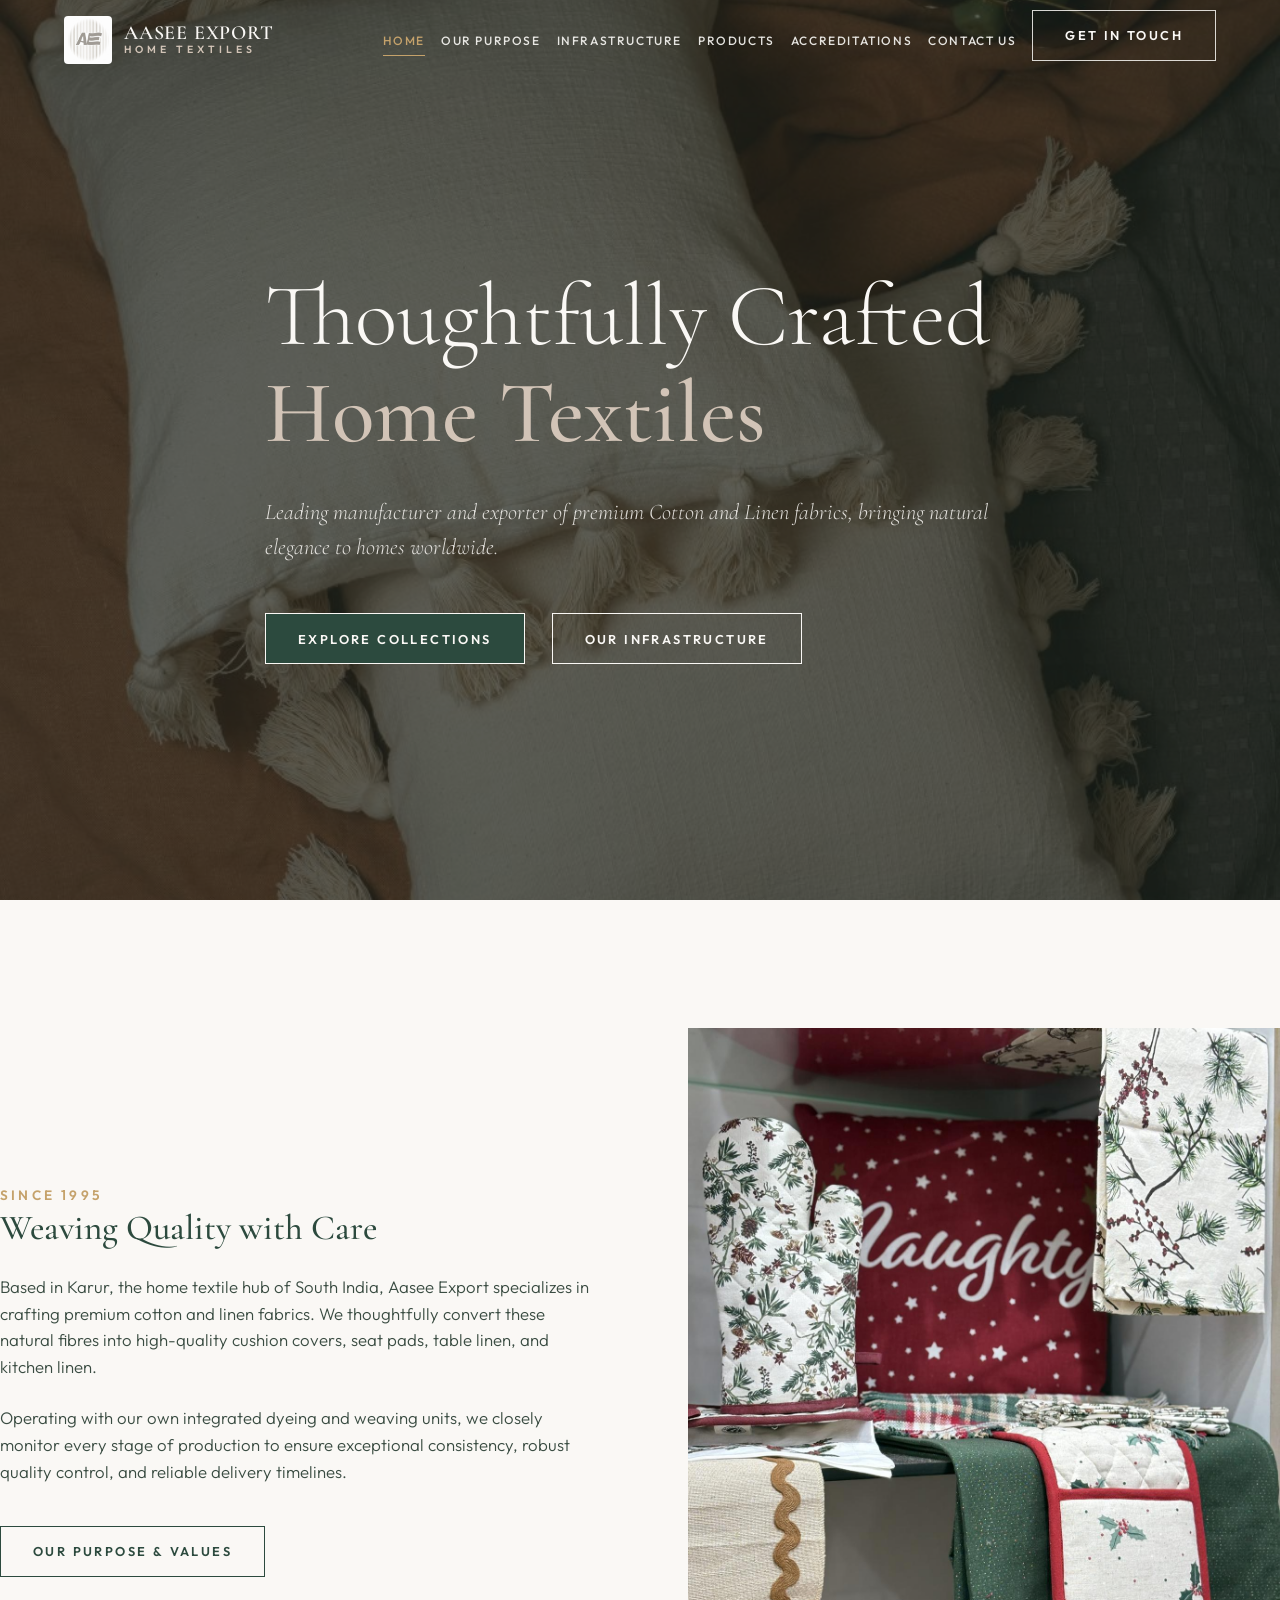
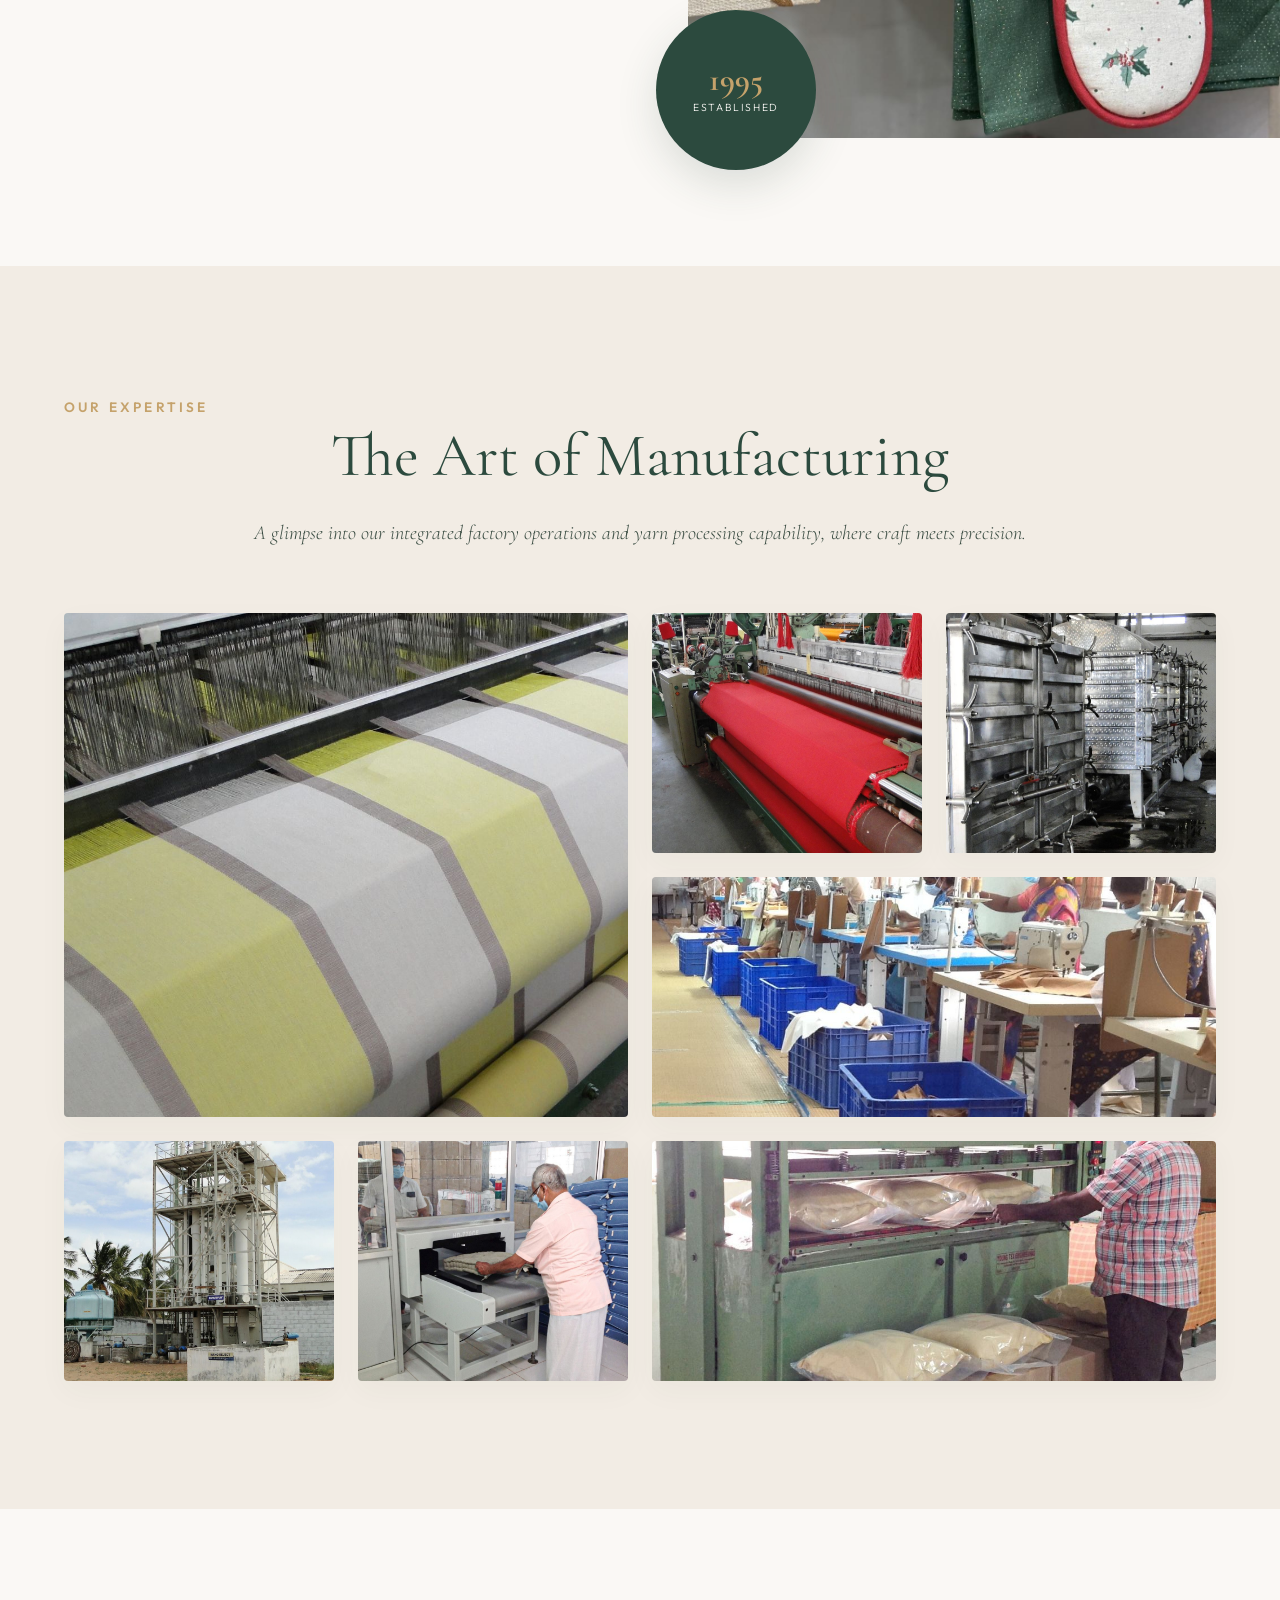
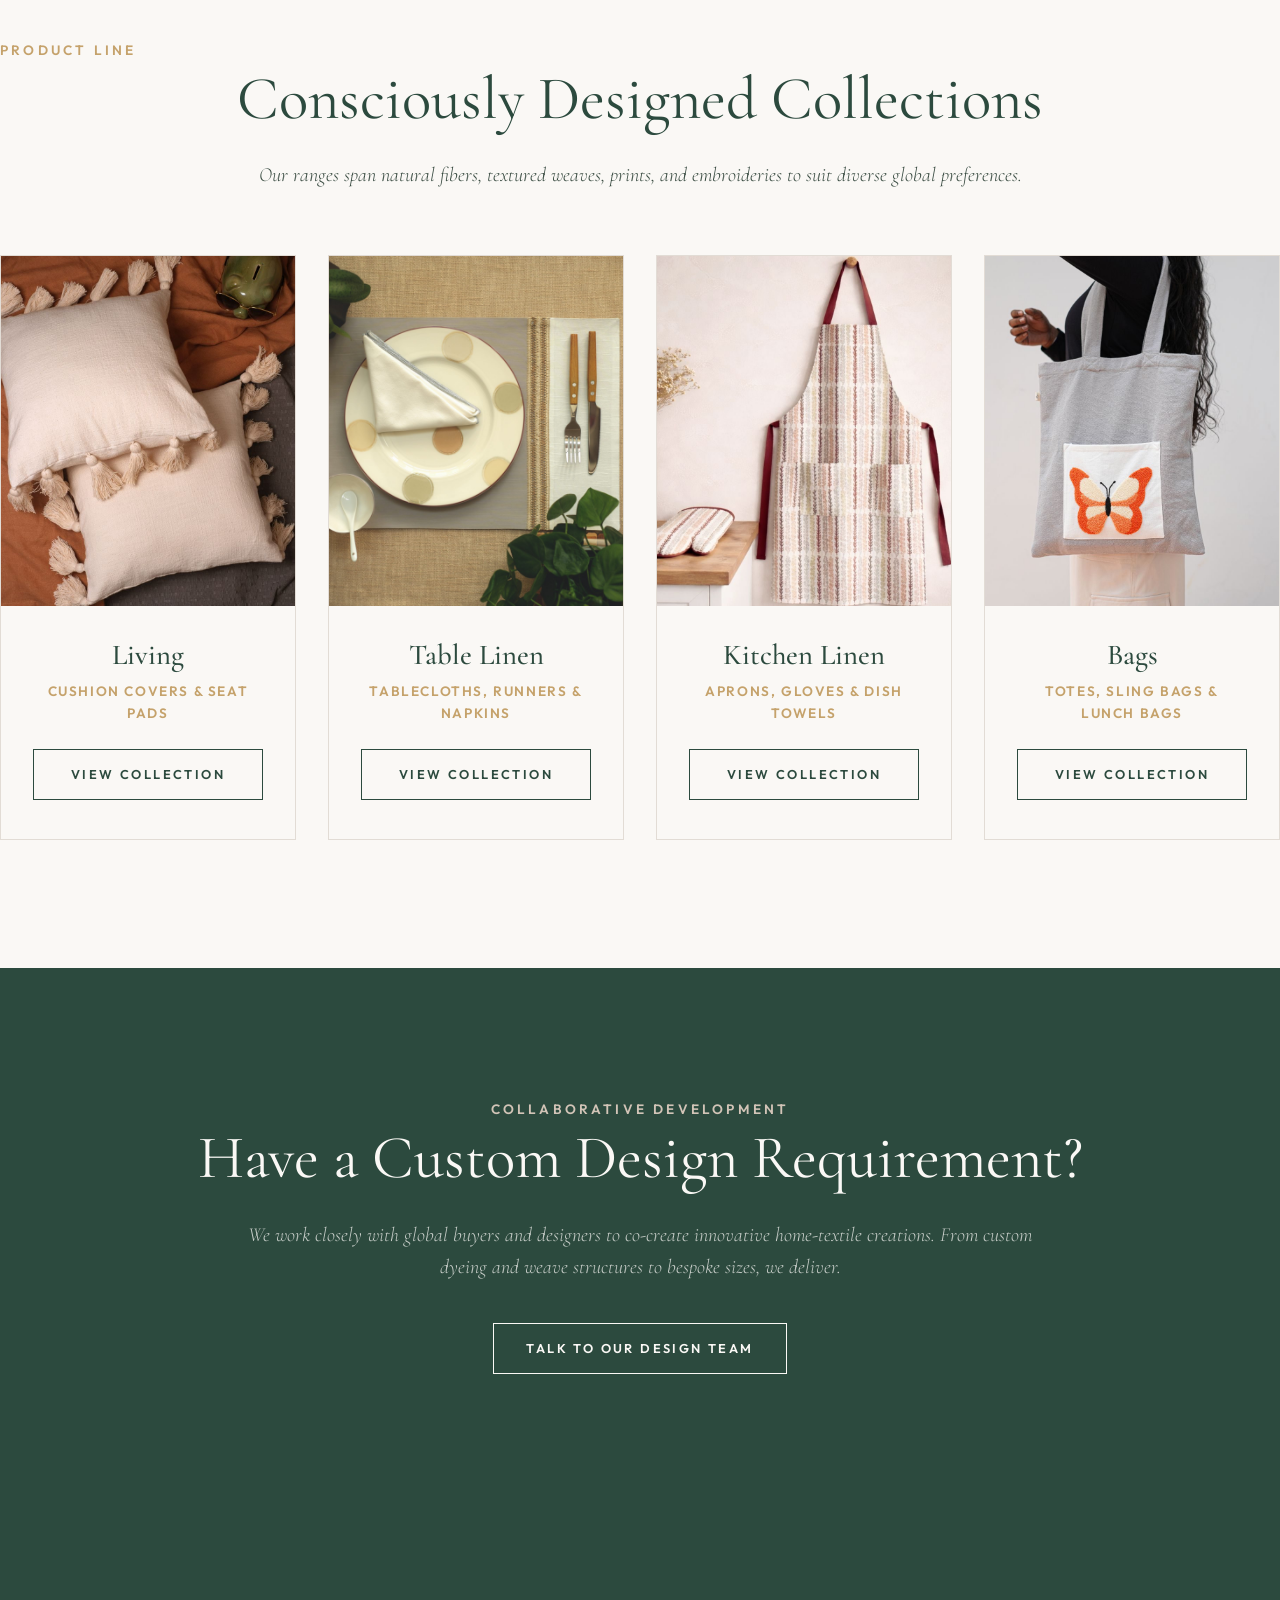
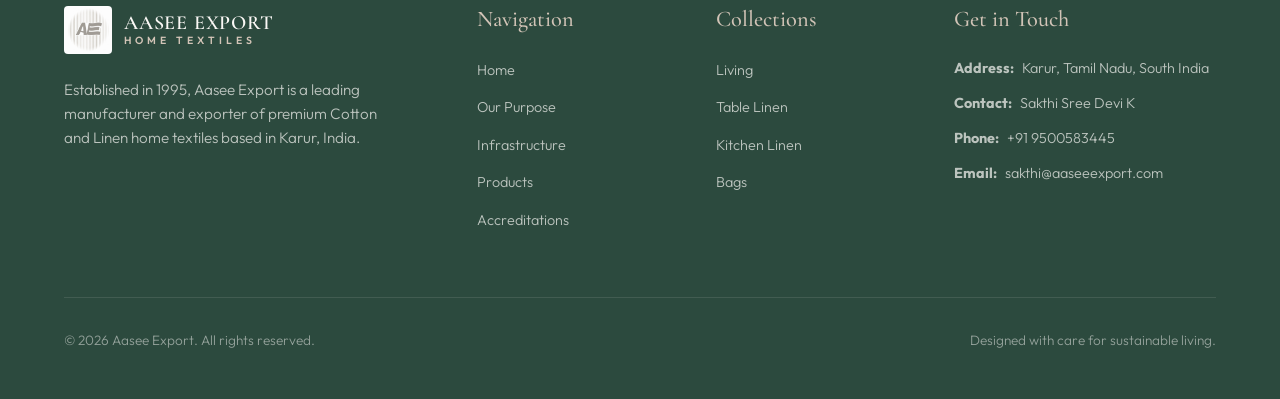
==== index.html @ 032063ed "Initial commit of Aasee Export Website - Optimized" ====
<!DOCTYPE html>
<html lang="en">
<head>
    <meta charset="UTF-8">
    <meta name="viewport" content="width=device-width, initial-scale=1.0">
    <meta name="description" content="Aasee Export is a premier manufacturer and exporter of sustainable Cotton and Linen home textiles based in Karur, India. Custom cushion covers, table linen, kitchen linen, and bags.">
    <title>Aasee Export | Thoughtfully Crafted Home Textiles</title>
    <link rel="stylesheet" href="style.css">
</head>
<body>

    <!-- Header Navigation -->
    <header id="main-header">
        <div class="container nav-container">
            <a href="index.html" class="logo-link" id="header-logo-link">
                <img src="WhatsApp Image 2026-08-11 at 10.51.55.jpeg" alt="Aasee Export Logo">
                <div class="logo-text">
                    AASEE EXPORT
                    <span class="logo-subtext">Home Textiles</span>
                </div>
            </a>
            <button class="mobile-nav-toggle" id="mobile-toggle" aria-label="Toggle Navigation">
                <span></span>
                <span></span>
                <span></span>
            </button>
            <nav id="nav-menu">
                <ul>
                    <li><a href="index.html" class="active">Home</a></li>
                    <li><a href="about.html">Our Purpose</a></li>
                    <li><a href="infrastructure.html">Infrastructure</a></li>
                    <li><a href="products.html">Products</a></li>
                    <li><a href="accreditations.html">Accreditations</a></li>
                    <li><a href="contact.html">Contact Us</a></li>
                    <li><a href="contact.html" class="btn btn-solid">Get In Touch</a></li>
                </ul>
            </nav>
        </div>
    </header>

    <!-- Hero Section -->
    <section class="hero" id="hero-banner">
        <div class="hero-slider">
            <div class="hero-slide active">
                <img src="Product category images - Home Page/Living.jpg" alt="Aasee Home Textiles Living Area">
            </div>
            <div class="hero-slide">
                <img src="Home Page Images/IMG_6702.jpg" alt="Aasee Fine Weaving Fabrics">
            </div>
            <div class="hero-slide">
                <img src="Product category images - Home Page/Table linen option 1.jpg" alt="Aasee Table Linen Layout">
            </div>
        </div>
        <div class="container" style="position: relative; z-index: 5;">
            <div class="hero-content">
                <h1>Thoughtfully Crafted <span>Home Textiles</span></h1>
                <p>Leading manufacturer and exporter of premium Cotton and Linen fabrics, bringing natural elegance to homes worldwide.</p>
                <div class="btn-container">
                    <a href="products.html" class="btn btn-solid" style="margin-right: 1.5rem;">Explore Collections</a>
                    <a href="infrastructure.html" class="btn btn-outline">Our Infrastructure</a>
                </div>
            </div>
        </div>
    </section>

    <!-- About Section -->
    <section class="section-padding container" id="about-intro">
        <div class="home-about-grid">
            <div class="home-about-text reveal-left">
                <span class="section-subtitle">Since 1995</span>
                <h3>Weaving Quality with Care</h3>
                <p>Based in Karur, the home textile hub of South India, Aasee Export specializes in crafting premium cotton and linen fabrics. We thoughtfully convert these natural fibres into high-quality cushion covers, seat pads, table linen, and kitchen linen.</p>
                <p>Operating with our own integrated dyeing and weaving units, we closely monitor every stage of production to ensure exceptional consistency, robust quality control, and reliable delivery timelines.</p>
                <a href="about.html" class="btn btn-outline" style="margin-top: 1rem;">Our Purpose & Values</a>
            </div>
            <div class="home-about-media reveal-right">
                <div class="home-about-image-wrapper">
                    <img src="Home Page Images/IMG_6702.jpg" alt="Aasee Loom Fabrics Close-up">
                </div>
                <div class="image-badge">
                    <span class="number">1995</span>
                    <span class="label">Established</span>
                </div>
            </div>
        </div>
    </section>

    <!-- Expertise Collage Section -->
    <section class="section-padding" style="background-color: var(--bg-secondary);" id="expertise-collage">
        <div class="container">
            <span class="section-subtitle">Our Expertise</span>
            <h2 class="section-title">The Art of Manufacturing</h2>
            <p class="paragraph-large">A glimpse into our integrated factory operations and yarn processing capability, where craft meets precision.</p>
            
            <div class="collage-container">
                <div class="collage-item w-2 h-2 reveal">
                    <img src="Infrastructure/Weaving 1.jpg" alt="Factory Weaving Loom Setup">
                    <div class="collage-overlay">
                        <h4>State-of-the-Art Weaving</h4>
                    </div>
                </div>
                <div class="collage-item reveal">
                    <img src="Infrastructure/Weaving 2.jpg" alt="Yarn Winding and Warping">
                    <div class="collage-overlay">
                        <h4>Warping & Winding</h4>
                    </div>
                </div>
                <div class="collage-item reveal">
                    <img src="Infrastructure/Dyeing 1.jpg" alt="Hank Dyeing Process">
                    <div class="collage-overlay">
                        <h4>Hank Dyeing</h4>
                    </div>
                </div>
                <div class="collage-item w-2 reveal">
                    <img src="Infrastructure/Stitching 1.jpg" alt="Skilled Stitching Tailoring">
                    <div class="collage-overlay">
                        <h4>Precision Stitching</h4>
                    </div>
                </div>
                <div class="collage-item reveal">
                    <img src="Infrastructure/Treatment plant 1.jpg" alt="Zero Effluent Treatment Plant">
                    <div class="collage-overlay">
                        <h4>Zero Effluent Plant</h4>
                    </div>
                </div>
                <div class="collage-item reveal">
                    <img src="Infrastructure/Checking 2.jpg" alt="Quality Control Inspection">
                    <div class="collage-overlay">
                        <h4>Quality Checking</h4>
                    </div>
                </div>
                <div class="collage-item w-2 reveal">
                    <img src="Infrastructure/Filling and Vacuum packing.jpg" alt="Vacuum Packing and Dispatch">
                    <div class="collage-overlay">
                        <h4>Vacuum Packing</h4>
                    </div>
                </div>
            </div>
        </div>
    </section>

    <!-- Product Line Summary -->
    <section class="section-padding container" id="featured-categories">
        <span class="section-subtitle">Product Line</span>
        <h2 class="section-title">Consciously Designed Collections</h2>
        <p class="paragraph-large">Our ranges span natural fibers, textured weaves, prints, and embroideries to suit diverse global preferences.</p>
        
        <div class="category-grid">
            <!-- Card 1 -->
            <div class="category-card reveal">
                <div class="category-img">
                    <img src="Product category images - Home Page/Living.jpg" alt="Living Collection Cushion Covers">
                </div>
                <div class="category-info">
                    <h3>Living</h3>
                    <p>Cushion Covers & Seat Pads</p>
                    <a href="products.html?category=living" class="btn btn-outline" style="margin-top: 1.5rem; width: 100%;">View Collection</a>
                </div>
            </div>
            <!-- Card 2 -->
            <div class="category-card reveal">
                <div class="category-img">
                    <img src="Product category images - Home Page/Table linen option 1.jpg" alt="Table Linen Layout">
                </div>
                <div class="category-info">
                    <h3>Table Linen</h3>
                    <p>Tablecloths, Runners & Napkins</p>
                    <a href="products.html?category=table" class="btn btn-outline" style="margin-top: 1.5rem; width: 100%;">View Collection</a>
                </div>
            </div>
            <!-- Card 3 -->
            <div class="category-card reveal">
                <div class="category-img">
                    <img src="Product category images - Home Page/Kitchen linen (2).jpg" alt="Kitchen Linen Aprons and Towels">
                </div>
                <div class="category-info">
                    <h3>Kitchen Linen</h3>
                    <p>Aprons, Gloves & Dish Towels</p>
                    <a href="products.html?category=kitchen" class="btn btn-outline" style="margin-top: 1.5rem; width: 100%;">View Collection</a>
                </div>
            </div>
            <!-- Card 4 -->
            <div class="category-card reveal">
                <div class="category-img">
                    <img src="Product category images - Home Page/Bags.jpg" alt="Cotton Canvas Tote Bags">
                </div>
                <div class="category-info">
                    <h3>Bags</h3>
                    <p>Totes, Sling Bags & Lunch Bags</p>
                    <a href="products.html?category=bags" class="btn btn-outline" style="margin-top: 1.5rem; width: 100%;">View Collection</a>
                </div>
            </div>
        </div>
    </section>

    <!-- Co-create CTA -->
    <section class="section-padding" style="background-color: var(--brand-primary); color: var(--text-light); text-align: center;" id="co-create-cta">
        <div class="container reveal">
            <span class="section-subtitle" style="color: var(--brand-secondary);">Collaborative Development</span>
            <h2 class="section-title" style="color: var(--text-light);">Have a Custom Design Requirement?</h2>
            <p class="paragraph-large" style="color: rgba(250,248,245,0.75); margin-bottom: 2.5rem;">We work closely with global buyers and designers to co-create innovative home-textile creations. From custom dyeing and weave structures to bespoke sizes, we deliver.</p>
            <a href="contact.html" class="btn" style="border-color: var(--text-light); color: var(--text-light);">Talk to Our Design Team</a>
        </div>
    </section>

    <!-- Footer -->
    <footer>
        <div class="container">
            <div class="footer-grid">
                <div class="footer-info">
                    <a href="index.html" class="logo-link">
                        <img src="WhatsApp Image 2026-08-11 at 10.51.55.jpeg" alt="Aasee Export Logo">
                        <div class="logo-text">
                            AASEE EXPORT
                            <span class="logo-subtext" style="color: var(--brand-secondary);">Home Textiles</span>
                        </div>
                    </a>
                    <p>Established in 1995, Aasee Export is a leading manufacturer and exporter of premium Cotton and Linen home textiles based in Karur, India.</p>
                </div>
                <div class="footer-links">
                    <h4>Navigation</h4>
                    <ul>
                        <li><a href="index.html">Home</a></li>
                        <li><a href="about.html">Our Purpose</a></li>
                        <li><a href="infrastructure.html">Infrastructure</a></li>
                        <li><a href="products.html">Products</a></li>
                        <li><a href="accreditations.html">Accreditations</a></li>
                    </ul>
                </div>
                <div class="footer-links">
                    <h4>Collections</h4>
                    <ul>
                        <li><a href="products.html?category=living">Living</a></li>
                        <li><a href="products.html?category=table">Table Linen</a></li>
                        <li><a href="products.html?category=kitchen">Kitchen Linen</a></li>
                        <li><a href="products.html?category=bags">Bags</a></li>
                    </ul>
                </div>
                <div class="footer-contact">
                    <h4>Get in Touch</h4>
                    <p><strong>Address:</strong> Karur, Tamil Nadu, South India</p>
                    <p><strong>Contact:</strong> Sakthi Sree Devi K</p>
                    <p><strong>Phone:</strong> <a href="tel:+919500583445">+91 9500583445</a></p>
                    <p><strong>Email:</strong> <a href="mailto:sakthi@aaseeexport.com">sakthi@aaseeexport.com</a></p>
                </div>
            </div>
            <div class="footer-bottom">
                <p>&copy; <span id="copyright-year"></span> Aasee Export. All rights reserved.</p>
                <p>Designed with care for sustainable living.</p>
            </div>
        </div>
    </footer>

    <!-- Shared Navigation and Slide Logic -->
    <script src="main.js"></script>
    <script>
        // Hero Background Slide Transition
        const slides = document.querySelectorAll('.hero-slide');
        let currentSlide = 0;
        
        function nextSlide() {
            slides[currentSlide].classList.remove('active');
            currentSlide = (currentSlide + 1) % slides.length;
            slides[currentSlide].classList.add('active');
        }
        
        setInterval(nextSlide, 5000);
    </script>
</body>
</html>
---- style.css ----
@import url('https://fonts.googleapis.com/css2?family=Cormorant+Garamond:ital,wght@0,300;0,400;0,500;0,600;0,700;1,400&family=Outfit:wght@300;400;500;600;700&display=swap');

:root {
    /* Color Palette */
    --bg-primary: #FAF8F5;
    --bg-secondary: #F2ECE4;
    --text-primary: #1B2721;
    --text-secondary: #3A4C42;
    --text-light: #FAF8F5;
    --brand-primary: #2C4A3E;
    --brand-primary-rgb: 44, 74, 62;
    --brand-secondary: #D2C4B7;
    --brand-accent: #C5A26B;
    --brand-accent-hover: #B5915A;
    --border-color: #E2DCD5;
    --card-shadow: 0 10px 30px rgba(44, 74, 62, 0.04);
    --hover-shadow: 0 15px 35px rgba(44, 74, 62, 0.08);
    
    /* Typography */
    --font-heading: 'Cormorant Garamond', serif;
    --font-body: 'Outfit', sans-serif;
    
    /* Layout Constants */
    --header-height: 80px;
    --container-width: 1350px;
    --transition-smooth: all 0.5s cubic-bezier(0.16, 1, 0.3, 1);
    --transition-fast: all 0.25s cubic-bezier(0.16, 1, 0.3, 1);
}

/* Reset and Global Styles */
* {
    margin: 0;
    padding: 0;
    box-sizing: border-box;
}

html {
    scroll-behavior: smooth;
    font-size: 16px;
    -webkit-font-smoothing: antialiased;
}

body {
    background-color: var(--bg-primary);
    color: var(--text-primary);
    font-family: var(--font-body);
    font-weight: 300;
    line-height: 1.6;
    overflow-x: hidden;
}

a {
    color: inherit;
    text-decoration: none;
    transition: var(--transition-fast);
}

img, video {
    max-width: 100%;
    height: auto;
    display: block;
    object-fit: cover;
}

/* Typography Helpers */
h1, h2, h3, h4, h5, h6 {
    font-family: var(--font-heading);
    font-weight: 500;
    line-height: 1.2;
    color: var(--brand-primary);
}

.section-title {
    font-size: clamp(2.5rem, 5vw, 3.8rem);
    font-weight: 400;
    margin-bottom: 1.5rem;
    text-align: center;
    position: relative;
}

.section-subtitle {
    font-family: var(--font-body);
    font-size: 0.85rem;
    text-transform: uppercase;
    letter-spacing: 0.2rem;
    color: var(--brand-accent);
    text-align: center;
    margin-bottom: 0.5rem;
    font-weight: 600;
}

.paragraph-large {
    font-size: clamp(1.1rem, 2vw, 1.25rem);
    font-family: var(--font-heading);
    font-style: italic;
    color: var(--text-secondary);
    max-width: 800px;
    margin: 0 auto 3rem auto;
    text-align: center;
    line-height: 1.6;
}

/* Grid & Layout Utilities */
.container {
    max-width: var(--container-width);
    margin: 0 auto;
    padding: 0 4rem; /* Increased padding on desktop to prevent edge closeness */
}

.section-padding {
    padding: 8rem 0;
}

.flex-center {
    display: flex;
    justify-content: center;
    align-items: center;
}

/* Shared Header/Navigation */
header {
    position: fixed;
    top: 0;
    left: 0;
    width: 100%;
    height: var(--header-height);
    background-color: transparent;
    z-index: 1000;
    transition: var(--transition-smooth);
    border-bottom: 1px solid transparent;
}

header.scrolled {
    background-color: rgba(250, 248, 245, 0.9);
    backdrop-filter: blur(15px);
    height: 70px;
    border-bottom: 1px solid var(--border-color);
    box-shadow: 0 4px 30px rgba(0, 0, 0, 0.02);
}

.nav-container {
    height: 100%;
    display: flex;
    justify-content: space-between;
    align-items: center;
}

.logo-link {
    display: flex;
    align-items: center;
    gap: 0.75rem;
}

.logo-link img {
    height: 48px;
    width: auto;
    object-fit: contain;
    border-radius: 4px;
}

.logo-text {
    font-family: var(--font-heading);
    font-size: 1.6rem;
    font-weight: 600;
    letter-spacing: 0.05rem;
    color: var(--brand-primary);
    line-height: 1;
    transition: color var(--transition-smooth);
}

.logo-subtext {
    font-family: var(--font-body);
    font-size: 0.65rem;
    letter-spacing: 0.25rem;
    text-transform: uppercase;
    color: var(--brand-accent);
    display: block;
    margin-top: 0.15rem;
    transition: color var(--transition-smooth);
}

nav ul {
    list-style: none;
    display: flex;
    gap: 1.75rem;
    align-items: center;
}

nav ul a {
    font-size: 0.85rem;
    font-weight: 500;
    letter-spacing: 0.1rem;
    text-transform: uppercase;
    color: var(--text-primary);
    position: relative;
    padding: 0.5rem 0;
    white-space: nowrap; /* Prevent nav links wrapping */
    transition: color var(--transition-fast);
}

nav ul a::after {
    content: '';
    position: absolute;
    bottom: 0;
    left: 0;
    width: 0;
    height: 1px;
    background-color: var(--brand-accent);
    transition: var(--transition-fast);
}

nav ul a:hover {
    color: var(--brand-accent);
}

nav ul a:hover::after,
nav ul a.active::after {
    width: 100%;
}

nav ul a.active {
    color: var(--brand-accent);
}

/* Transparent Header Styling Overrides (when not scrolled) */
header:not(.scrolled) .logo-text {
    color: var(--text-light);
}

header:not(.scrolled) .logo-subtext {
    color: var(--brand-secondary);
}

header:not(.scrolled) nav ul a {
    color: rgba(250, 248, 245, 0.9);
}

header:not(.scrolled) nav ul a:hover,
header:not(.scrolled) nav ul a.active {
    color: var(--brand-accent);
}

header:not(.scrolled) .btn-solid {
    border-color: rgba(250, 248, 245, 0.85);
    color: var(--text-light);
    background-color: transparent;
}

header:not(.scrolled) .btn-solid:hover {
    background-color: var(--text-light);
    color: var(--brand-primary);
    border-color: var(--text-light);
}

/* Call to Action Button */
.btn {
    display: inline-block;
    padding: 0.9rem 2rem;
    font-size: 0.8rem;
    font-weight: 600;
    letter-spacing: 0.15rem;
    text-transform: uppercase;
    border-radius: 0;
    border: 1px solid var(--brand-primary);
    background-color: transparent;
    color: var(--brand-primary);
    cursor: pointer;
    transition: var(--transition-fast);
    position: relative;
    overflow: hidden;
    text-align: center;
}

.btn-solid {
    background-color: var(--brand-primary);
    color: var(--bg-primary);
}

.btn-solid:hover {
    background-color: var(--brand-accent);
    border-color: var(--brand-accent);
    color: var(--text-light);
}

.btn-outline:hover {
    background-color: var(--brand-primary);
    color: var(--bg-primary);
}

/* Mobile Nav Toggle */
.mobile-nav-toggle {
    display: none;
    background: none;
    border: none;
    cursor: pointer;
    z-index: 1001;
    width: 30px;
    height: 24px;
    position: relative;
}

.mobile-nav-toggle span {
    display: block;
    width: 100%;
    height: 2px;
    background-color: var(--brand-primary);
    position: absolute;
    transition: var(--transition-fast);
}

.mobile-nav-toggle span:nth-child(1) { top: 2px; }
.mobile-nav-toggle span:nth-child(2) { top: 11px; }
.mobile-nav-toggle span:nth-child(3) { top: 20px; }

.mobile-nav-toggle.open span:nth-child(1) {
    transform: translateY(9px) rotate(45deg);
}
.mobile-nav-toggle.open span:nth-child(2) {
    opacity: 0;
}
.mobile-nav-toggle.open span:nth-child(3) {
    transform: translateY(-9px) rotate(-45deg);
}

/* Shared Footer */
footer {
    background-color: var(--brand-primary);
    color: var(--text-light);
    padding: 6rem 0 3rem 0;
    position: relative;
}

.footer-grid {
    display: grid;
    grid-template-columns: 2fr 1fr 1fr 1.5fr;
    gap: 4rem;
    margin-bottom: 4rem;
}

.footer-info .logo-text {
    color: var(--text-light);
}

.footer-info p {
    margin-top: 1.5rem;
    font-size: 0.95rem;
    color: rgba(250, 248, 245, 0.7);
    max-width: 320px;
}

.footer-links h4 {
    color: var(--brand-secondary);
    font-size: 1.4rem;
    margin-bottom: 1.5rem;
    font-weight: 500;
}

.footer-links ul {
    list-style: none;
    display: flex;
    flex-direction: column;
    gap: 0.75rem;
}

.footer-links ul a {
    color: rgba(250, 248, 245, 0.7);
    font-size: 0.9rem;
}

.footer-links ul a:hover {
    color: var(--brand-accent);
    padding-left: 5px;
}

.footer-contact h4 {
    color: var(--brand-secondary);
    font-size: 1.4rem;
    margin-bottom: 1.5rem;
}

.footer-contact p {
    font-size: 0.9rem;
    color: rgba(250, 248, 245, 0.7);
    margin-bottom: 0.75rem;
    display: flex;
    align-items: center;
    gap: 0.5rem;
}

.footer-contact a {
    color: rgba(250, 248, 245, 0.7);
}

.footer-contact a:hover {
    color: var(--brand-accent);
}

.footer-bottom {
    border-top: 1px solid rgba(250, 248, 245, 0.1);
    padding-top: 2rem;
    display: flex;
    justify-content: space-between;
    align-items: center;
    font-size: 0.85rem;
    color: rgba(250, 248, 245, 0.5);
}

/* Animations */
.reveal {
    opacity: 0;
    transform: translateY(30px);
    transition: opacity 0.8s cubic-bezier(0.16, 1, 0.3, 1), transform 0.8s cubic-bezier(0.16, 1, 0.3, 1);
}

.reveal.active {
    opacity: 1;
    transform: translateY(0);
}

.reveal-left {
    opacity: 0;
    transform: translateX(-50px);
    transition: opacity 0.8s cubic-bezier(0.16, 1, 0.3, 1), transform 0.8s cubic-bezier(0.16, 1, 0.3, 1);
}

.reveal-left.active {
    opacity: 1;
    transform: translateX(0);
}

.reveal-right {
    opacity: 0;
    transform: translateX(50px);
    transition: opacity 0.8s cubic-bezier(0.16, 1, 0.3, 1), transform 0.8s cubic-bezier(0.16, 1, 0.3, 1);
}

.reveal-right.active {
    opacity: 1;
    transform: translateX(0);
}

/* Home Page Styles */
.hero {
    height: 100vh;
    background-color: var(--brand-primary);
    color: var(--text-light);
    position: relative;
    overflow: hidden;
    display: flex;
    align-items: center;
}

.hero::before {
    content: '';
    position: absolute;
    top: 0;
    left: 0;
    width: 100%;
    height: 100%;
    background-color: rgba(27, 39, 33, 0.65); /* Dark overlay to dim images */
    z-index: 2;
}

.hero-slider {
    position: absolute;
    top: 0;
    left: 0;
    width: 100%;
    height: 100%;
    z-index: 1;
}

.hero-slide {
    position: absolute;
    top: 0;
    left: 0;
    width: 100%;
    height: 100%;
    opacity: 0;
    z-index: 1;
    transition: opacity 1.5s ease-in-out;
}

.hero-slide.active {
    opacity: 1;
    z-index: 2;
}

.hero-slide img {
    width: 100%;
    height: 100%;
    object-fit: cover;
    filter: brightness(0.85) contrast(1.05);
}

.hero-content {
    position: relative;
    z-index: 2;
    max-width: 750px;
    margin-top: 40px;
}

.hero h1 {
    color: var(--text-light);
    font-size: clamp(3rem, 7vw, 5.5rem);
    line-height: 1.1;
    font-weight: 300;
    margin-bottom: 2rem;
    opacity: 0;
    transform: translateY(40px);
    animation: heroReveal 1.2s cubic-bezier(0.16, 1, 0.3, 1) forwards 0.2s;
}

.hero h1 span {
    font-weight: 500;
    display: block;
    color: var(--brand-secondary);
}

.hero p {
    font-size: clamp(1.1rem, 2.5vw, 1.4rem);
    font-family: var(--font-heading);
    font-style: italic;
    color: rgba(250, 248, 245, 0.85);
    margin-bottom: 3rem;
    opacity: 0;
    transform: translateY(40px);
    animation: heroReveal 1.2s cubic-bezier(0.16, 1, 0.3, 1) forwards 0.4s;
}

.hero .btn-container {
    opacity: 0;
    transform: translateY(40px);
    animation: heroReveal 1.2s cubic-bezier(0.16, 1, 0.3, 1) forwards 0.6s;
}

.hero .btn {
    border-color: var(--text-light);
    color: var(--text-light);
}

.hero .btn::after {
    background-color: var(--text-light);
}

.hero .btn:hover {
    background-color: var(--text-light);
    color: var(--brand-primary);
}

@keyframes heroReveal {
    to {
        opacity: 1;
        transform: translateY(0);
    }
}

/* Home About Section */
.home-about-grid {
    display: grid;
    grid-template-columns: 1fr 1fr;
    gap: 6rem;
    align-items: center;
}

.home-about-text h3 {
    font-size: 2.2rem;
    margin-bottom: 1.5rem;
}

.home-about-text p {
    color: var(--text-secondary);
    font-size: 1.05rem;
    margin-bottom: 1.5rem;
}

.home-about-media {
    position: relative;
}

.home-about-image-wrapper {
    position: relative;
    overflow: hidden;
    padding-bottom: 120%; /* 5:6 aspect ratio */
}

.home-about-media img {
    position: absolute;
    top: 0;
    left: 0;
    width: 100%;
    height: 100%;
    object-fit: cover;
    transition: var(--transition-smooth);
}

.home-about-media:hover img {
    transform: scale(1.05);
}

.image-badge {
    position: absolute;
    bottom: -2rem;
    left: -2rem;
    background-color: var(--brand-primary);
    color: var(--text-light);
    padding: 2.5rem;
    border-radius: 50%;
    width: 160px;
    height: 160px;
    display: flex;
    flex-direction: column;
    justify-content: center;
    align-items: center;
    box-shadow: 0 15px 40px rgba(44, 74, 62, 0.15);
}

.image-badge span.number {
    font-size: 2rem;
    font-family: var(--font-heading);
    font-weight: 700;
    line-height: 1;
    color: var(--brand-accent);
}

.image-badge span.label {
    font-size: 0.65rem;
    text-transform: uppercase;
    letter-spacing: 0.1rem;
    text-align: center;
    margin-top: 0.25rem;
}

/* Home Expertise Collage */
.collage-container {
    display: grid;
    grid-template-columns: repeat(4, 1fr);
    grid-auto-rows: 240px;
    gap: 1.5rem;
    margin-top: 4rem;
}

.collage-item {
    position: relative;
    overflow: hidden;
    border-radius: 4px;
    box-shadow: var(--card-shadow);
}

.collage-item img {
    width: 100%;
    height: 100%;
    object-fit: cover;
    transition: var(--transition-smooth);
}

.collage-item:hover img {
    transform: scale(1.08);
}

.collage-overlay {
    position: absolute;
    top: 0;
    left: 0;
    width: 100%;
    height: 100%;
    background: linear-gradient(to top, rgba(27, 39, 33, 0.8), rgba(27, 39, 33, 0.1));
    display: flex;
    align-items: flex-end;
    padding: 1.5rem;
    opacity: 0;
    transition: var(--transition-fast);
}

.collage-item:hover .collage-overlay {
    opacity: 1;
}

.collage-overlay h4 {
    color: var(--text-light);
    font-size: 1.5rem;
    font-weight: 400;
    transform: translateY(20px);
    transition: var(--transition-smooth);
}

.collage-item:hover .collage-overlay h4 {
    transform: translateY(0);
}

/* Grid Layout definitions for collage */
.collage-item.w-2 { grid-column: span 2; }
.collage-item.h-2 { grid-row: span 2; }

/* Category Cards Grid */
.category-grid {
    display: grid;
    grid-template-columns: repeat(4, 1fr);
    gap: 2rem;
    margin-top: 4rem;
}

.category-card {
    background-color: var(--bg-primary);
    border: 1px solid var(--border-color);
    overflow: hidden;
    transition: var(--transition-smooth);
}

.category-card:hover {
    transform: translateY(-10px);
    box-shadow: var(--hover-shadow);
    border-color: var(--brand-accent);
}

.category-img {
    height: 350px;
    overflow: hidden;
    position: relative;
}

.category-img img {
    width: 100%;
    height: 100%;
    object-fit: cover;
    transition: var(--transition-smooth);
}

.category-card:hover .category-img img {
    transform: scale(1.05);
}

.category-info {
    padding: 2rem;
    text-align: center;
}

.category-info h3 {
    font-size: 1.8rem;
    margin-bottom: 0.5rem;
}

.category-info p {
    font-size: 0.85rem;
    text-transform: uppercase;
    letter-spacing: 0.1rem;
    color: var(--brand-accent);
    font-weight: 600;
}

/* About/Purpose Page Styles */
.about-hero {
    height: 60vh;
    background-color: var(--brand-primary);
    color: var(--text-light);
    display: flex;
    align-items: center;
    justify-content: center;
    text-align: center;
    position: relative;
}

.about-hero::before {
    content: '';
    position: absolute;
    top: 0;
    left: 0;
    width: 100%;
    height: 100%;
    background-color: var(--brand-primary);
    opacity: 0.7;
    z-index: 1;
}

.about-hero-bg {
    position: absolute;
    top: 0;
    left: 0;
    width: 100%;
    height: 100%;
    object-fit: cover;
}

.about-hero-content {
    position: relative;
    z-index: 2;
}

.about-hero h1 {
    color: var(--text-light);
    font-size: clamp(3rem, 5vw, 4.5rem);
    font-weight: 300;
}

.about-hero h1 span {
    font-weight: 500;
    color: var(--brand-secondary);
}

.purpose-grid {
    display: grid;
    grid-template-columns: 1fr 1fr;
    gap: 6rem;
    margin-top: 4rem;
}

.purpose-box {
    background-color: var(--bg-secondary);
    padding: 4rem;
    border-radius: 4px;
    border-top: 3px solid var(--brand-accent);
    box-shadow: var(--card-shadow);
}

.purpose-box h3 {
    font-size: 2.2rem;
    margin-bottom: 1.5rem;
    display: flex;
    align-items: center;
    gap: 0.75rem;
}

.purpose-box h3 svg {
    color: var(--brand-accent);
}

.purpose-box p {
    color: var(--text-secondary);
    font-size: 1.05rem;
    line-height: 1.7;
}

/* Values Grid */
.values-grid {
    display: grid;
    grid-template-columns: 1fr 1fr;
    gap: 3rem;
    margin-top: 4rem;
}

.value-card {
    background-color: var(--bg-primary);
    border: 1px solid var(--border-color);
    padding: 3rem;
    border-radius: 4px;
    transition: var(--transition-smooth);
    display: flex;
    flex-direction: column;
    gap: 1.5rem;
}

.value-card:hover {
    transform: translateY(-8px);
    box-shadow: var(--hover-shadow);
    border-color: var(--brand-accent);
}

.value-card .icon-wrapper {
    width: 60px;
    height: 60px;
    border-radius: 50%;
    background-color: rgba(44, 74, 62, 0.05);
    color: var(--brand-primary);
    display: flex;
    align-items: center;
    justify-content: center;
    transition: var(--transition-fast);
}

.value-card:hover .icon-wrapper {
    background-color: var(--brand-primary);
    color: var(--text-light);
}

.value-card h3 {
    font-size: 1.8rem;
}

.value-card p {
    color: var(--text-secondary);
    font-size: 1rem;
}

/* Infrastructure Timeline */
.infra-intro {
    background-color: var(--bg-secondary);
    padding: 5rem;
    border-radius: 4px;
    margin-bottom: 6rem;
    border-left: 4px solid var(--brand-primary);
}

.infra-intro-content {
    display: grid;
    grid-template-columns: 1.5fr 1fr;
    gap: 4rem;
    align-items: center;
}

.infra-intro-text h3 {
    font-size: 2.2rem;
    margin-bottom: 1.5rem;
}

.infra-intro-text p {
    font-size: 1.1rem;
    color: var(--text-secondary);
}

.infra-intro-stats {
    display: grid;
    grid-template-columns: 1fr 1fr;
    gap: 2rem;
}

.stat-item {
    text-align: center;
    background-color: var(--bg-primary);
    padding: 2rem;
    border-radius: 4px;
    box-shadow: 0 4px 15px rgba(0,0,0,0.01);
}

.stat-number {
    font-family: var(--font-heading);
    font-size: 2.8rem;
    font-weight: 700;
    color: var(--brand-accent);
    line-height: 1;
    margin-bottom: 0.5rem;
}

.stat-label {
    font-size: 0.75rem;
    text-transform: uppercase;
    letter-spacing: 0.1rem;
    color: var(--text-secondary);
    font-weight: 600;
}

.timeline {
    position: relative;
    max-width: 1000px;
    margin: 0 auto;
}

.timeline::after {
    content: '';
    position: absolute;
    width: 2px;
    background-color: var(--border-color);
    top: 0;
    bottom: 0;
    left: 50%;
    margin-left: -1px;
}

.timeline-item {
    padding: 2rem 4rem;
    position: relative;
    background-color: inherit;
    width: 50%;
}

.timeline-item::after {
    content: '';
    position: absolute;
    width: 16px;
    height: 16px;
    right: -8px;
    background-color: var(--bg-primary);
    border: 3px solid var(--brand-accent);
    top: 2.5rem;
    border-radius: 50%;
    z-index: 1;
    transition: var(--transition-fast);
}

.timeline-item:hover::after {
    background-color: var(--brand-primary);
    transform: scale(1.2);
}

.left {
    left: 0;
}

.right {
    left: 50%;
}

.right::after {
    left: -8px;
}

.timeline-content {
    padding: 2.5rem;
    background-color: var(--bg-primary);
    border: 1px solid var(--border-color);
    position: relative;
    border-radius: 4px;
    box-shadow: var(--card-shadow);
    transition: var(--transition-smooth);
}

.timeline-item:hover .timeline-content {
    border-color: var(--brand-accent);
    transform: translateY(-5px);
    box-shadow: var(--hover-shadow);
}

.timeline-content h3 {
    font-size: 1.8rem;
    margin-bottom: 1rem;
    color: var(--brand-primary);
}

.timeline-content p {
    color: var(--text-secondary);
    font-size: 0.95rem;
    margin-bottom: 1.5rem;
}

.timeline-img {
    height: 220px;
    overflow: hidden;
    border-radius: 2px;
    margin-bottom: 1.5rem;
}

.timeline-img img, .timeline-img video {
    width: 100%;
    height: 100%;
    object-fit: cover;
}

.timeline-video-wrapper {
    position: relative;
}

.video-play-btn {
    position: absolute;
    top: 50%;
    left: 50%;
    transform: translate(-50%, -50%);
    width: 60px;
    height: 60px;
    background-color: rgba(250, 248, 245, 0.9);
    border-radius: 50%;
    display: flex;
    align-items: center;
    justify-content: center;
    color: var(--brand-primary);
    cursor: pointer;
    box-shadow: 0 4px 20px rgba(0,0,0,0.15);
    transition: var(--transition-fast);
}

.video-play-btn:hover {
    background-color: var(--brand-accent);
    color: var(--text-light);
    transform: translate(-50%, -50%) scale(1.1);
}

.treatment-highlight {
    background-color: rgba(44, 74, 62, 0.03);
    border: 1px dashed var(--brand-primary);
    padding: 1.5rem;
    border-radius: 4px;
    margin-top: 1.5rem;
    font-size: 0.9rem;
}

.treatment-highlight h4 {
    font-size: 1.1rem;
    margin-bottom: 0.5rem;
    color: var(--brand-primary);
}

/* Products Page Styles */
.products-filter {
    display: flex;
    justify-content: center;
    gap: 1.5rem;
    margin-bottom: 4rem;
    flex-wrap: wrap;
}

.filter-btn {
    padding: 0.8rem 2.2rem;
    font-size: 0.85rem;
    font-family: var(--font-body);
    font-weight: 500;
    text-transform: uppercase;
    letter-spacing: 0.1rem;
    background-color: transparent;
    border: 1px solid var(--border-color);
    cursor: pointer;
    transition: var(--transition-fast);
}

.filter-btn:hover,
.filter-btn.active {
    background-color: var(--brand-primary);
    color: var(--text-light);
    border-color: var(--brand-primary);
}

.products-grid {
    display: grid;
    grid-template-columns: repeat(3, 1fr);
    gap: 2.5rem;
}

.product-item {
    background-color: var(--bg-primary);
    border: 1px solid var(--border-color);
    overflow: hidden;
    transition: var(--transition-smooth);
    border-radius: 4px;
}

.product-item:hover {
    transform: translateY(-8px);
    box-shadow: var(--hover-shadow);
    border-color: var(--brand-accent);
}

.product-item-img {
    height: 320px;
    overflow: hidden;
    position: relative;
    cursor: pointer;
}

.product-item-img img {
    width: 100%;
    height: 100%;
    object-fit: cover;
    transition: var(--transition-smooth);
}

.product-item:hover .product-item-img img {
    transform: scale(1.05);
}

.product-zoom-overlay {
    position: absolute;
    top: 0;
    left: 0;
    width: 100%;
    height: 100%;
    background-color: rgba(44, 74, 62, 0.4);
    backdrop-filter: blur(4px);
    display: flex;
    align-items: center;
    justify-content: center;
    opacity: 0;
    transition: var(--transition-fast);
    color: var(--text-light);
}

.product-item-img:hover .product-zoom-overlay {
    opacity: 1;
}

.product-item-info {
    padding: 2rem;
    border-top: 1px solid var(--border-color);
}

.product-item-category {
    font-size: 0.75rem;
    text-transform: uppercase;
    letter-spacing: 0.15rem;
    color: var(--brand-accent);
    font-weight: 600;
    margin-bottom: 0.5rem;
}

.product-item-title {
    font-size: 1.7rem;
    margin-bottom: 0.75rem;
}

.product-item-desc {
    color: var(--text-secondary);
    font-size: 0.9rem;
    margin-bottom: 1.5rem;
}

.product-item-actions {
    display: flex;
    justify-content: space-between;
    align-items: center;
}

.product-spec-btn {
    font-size: 0.75rem;
    font-weight: 600;
    text-transform: uppercase;
    letter-spacing: 0.05rem;
    color: var(--brand-primary);
    cursor: pointer;
    background: none;
    border: none;
    display: flex;
    align-items: center;
    gap: 0.25rem;
}

.product-spec-btn:hover {
    color: var(--brand-accent);
}

/* Lightbox Modal */
.lightbox {
    position: fixed;
    top: 0;
    left: 0;
    width: 100%;
    height: 100%;
    background-color: rgba(27, 39, 33, 0.95);
    backdrop-filter: blur(10px);
    z-index: 2000;
    display: none;
    opacity: 0;
    transition: var(--transition-smooth);
}

.lightbox.open {
    display: flex;
    opacity: 1;
}

.lightbox-close {
    position: absolute;
    top: 2rem;
    right: 2rem;
    background: none;
    border: none;
    color: var(--text-light);
    font-size: 2.5rem;
    cursor: pointer;
    transition: var(--transition-fast);
}

.lightbox-close:hover {
    color: var(--brand-accent);
}

.lightbox-container {
    max-width: 1100px;
    width: 90%;
    margin: auto;
    display: grid;
    grid-template-columns: 1.2fr 1fr;
    background-color: var(--bg-primary);
    border-radius: 4px;
    overflow: hidden;
    box-shadow: 0 25px 50px rgba(0,0,0,0.3);
}

.lightbox-media {
    max-height: 80vh;
    display: flex;
    align-items: center;
    background-color: #f6f3ed;
}

.lightbox-media img {
    width: 100%;
    height: 100%;
    object-fit: contain;
    max-height: 80vh;
}

.lightbox-details {
    padding: 4rem;
    display: flex;
    flex-direction: column;
    justify-content: center;
}

.lightbox-category {
    font-size: 0.8rem;
    text-transform: uppercase;
    letter-spacing: 0.15rem;
    color: var(--brand-accent);
    font-weight: 600;
    margin-bottom: 0.75rem;
}

.lightbox-title {
    font-size: 2.6rem;
    margin-bottom: 1.5rem;
    line-height: 1.1;
}

.lightbox-desc {
    color: var(--text-secondary);
    font-size: 1rem;
    margin-bottom: 2rem;
}

.lightbox-specs {
    margin-bottom: 3rem;
}

.lightbox-specs-title {
    font-size: 1.1rem;
    font-weight: 600;
    margin-bottom: 1rem;
    border-bottom: 1px solid var(--border-color);
    padding-bottom: 0.5rem;
}

.lightbox-spec-list {
    list-style: none;
}

.lightbox-spec-list li {
    font-size: 0.9rem;
    color: var(--text-secondary);
    margin-bottom: 0.5rem;
    display: flex;
    justify-content: space-between;
}

.lightbox-spec-list li span.spec-label {
    font-weight: 500;
    color: var(--brand-primary);
}

/* Accreditations Styles */
.accreditations-grid {
    display: grid;
    grid-template-columns: repeat(3, 1fr);
    gap: 3rem;
    margin-top: 4rem;
}

.accreditation-card {
    background-color: var(--bg-primary);
    border: 1px solid var(--border-color);
    padding: 3rem;
    border-radius: 4px;
    text-align: center;
    transition: var(--transition-smooth);
    display: flex;
    flex-direction: column;
    align-items: center;
    justify-content: center;
    gap: 1.5rem;
    position: relative;
    cursor: pointer;
}

.accreditation-card:hover {
    transform: translateY(-8px);
    box-shadow: var(--hover-shadow);
    border-color: var(--brand-accent);
}

.accreditation-badge {
    width: 90px;
    height: 90px;
    border-radius: 50%;
    background-color: rgba(44, 74, 62, 0.05);
    color: var(--brand-primary);
    font-family: var(--font-heading);
    font-weight: 700;
    font-size: 1.25rem;
    display: flex;
    align-items: center;
    justify-content: center;
    border: 2px solid transparent;
    transition: var(--transition-fast);
}

.accreditation-card:hover .accreditation-badge {
    background-color: var(--brand-primary);
    color: var(--text-light);
    border-color: var(--brand-accent);
}

.accreditation-card h3 {
    font-size: 1.6rem;
    font-weight: 500;
}

.accreditation-card p {
    color: var(--text-secondary);
    font-size: 0.9rem;
    line-height: 1.5;
}

.accreditation-card .learn-more {
    font-size: 0.75rem;
    font-weight: 600;
    text-transform: uppercase;
    letter-spacing: 0.05rem;
    color: var(--brand-primary);
    display: flex;
    align-items: center;
    gap: 0.25rem;
    margin-top: 0.5rem;
}

.accreditation-card:hover .learn-more {
    color: var(--brand-accent);
}

/* Contact Us Styles */
.contact-grid {
    display: grid;
    grid-template-columns: 1fr 1.2fr;
    gap: 6rem;
    align-items: flex-start;
}

.contact-info-container {
    display: flex;
    flex-direction: column;
    gap: 3rem;
}

.contact-info-card {
    background-color: var(--bg-secondary);
    padding: 3rem;
    border-radius: 4px;
    box-shadow: var(--card-shadow);
}

.contact-info-card h3 {
    font-size: 1.8rem;
    margin-bottom: 2rem;
}

.contact-detail {
    display: flex;
    align-items: flex-start;
    gap: 1.5rem;
    margin-bottom: 2rem;
}

.contact-detail:last-child {
    margin-bottom: 0;
}

.contact-icon {
    width: 48px;
    height: 48px;
    border-radius: 50%;
    background-color: var(--brand-primary);
    color: var(--text-light);
    display: flex;
    align-items: center;
    justify-content: center;
    flex-shrink: 0;
}

.contact-text h4 {
    font-size: 1.1rem;
    font-weight: 600;
    margin-bottom: 0.25rem;
}

.contact-text p, .contact-text a {
    color: var(--text-secondary);
    font-size: 0.95rem;
}

.contact-text a:hover {
    color: var(--brand-accent);
}

.contact-form-container {
    background-color: var(--bg-primary);
    border: 1px solid var(--border-color);
    padding: 4rem;
    border-radius: 4px;
    box-shadow: var(--card-shadow);
}

.contact-form h3 {
    font-size: 2.2rem;
    margin-bottom: 2.5rem;
}

.form-group {
    margin-bottom: 2rem;
}

.form-label {
    display: block;
    font-size: 0.75rem;
    text-transform: uppercase;
    letter-spacing: 0.1rem;
    font-weight: 600;
    margin-bottom: 0.75rem;
    color: var(--brand-primary);
}

.form-input {
    width: 100%;
    padding: 1rem;
    border: 1px solid var(--border-color);
    background-color: var(--bg-primary);
    font-family: var(--font-body);
    font-size: 0.95rem;
    color: var(--text-primary);
    transition: var(--transition-fast);
    border-radius: 0;
}

.form-input:focus {
    outline: none;
    border-color: var(--brand-primary);
    background-color: #fff;
    box-shadow: 0 4px 15px rgba(44, 74, 62, 0.03);
}

textarea.form-input {
    resize: vertical;
    min-height: 150px;
}

/* Accreditations Modal/Drawer Overlay */
.accreditation-drawer {
    position: fixed;
    top: 0;
    right: -450px;
    width: 450px;
    height: 100%;
    background-color: var(--bg-primary);
    box-shadow: -10px 0 40px rgba(27, 39, 33, 0.15);
    z-index: 2100;
    transition: right 0.5s cubic-bezier(0.16, 1, 0.3, 1);
    padding: 4rem 3rem;
    display: flex;
    flex-direction: column;
    justify-content: flex-start;
    border-left: 1px solid var(--border-color);
}

.accreditation-drawer.open {
    right: 0;
}

.accreditation-drawer-close {
    position: absolute;
    top: 2rem;
    right: 2rem;
    background: none;
    border: none;
    color: var(--brand-primary);
    font-size: 1.8rem;
    cursor: pointer;
    transition: var(--transition-fast);
}

.accreditation-drawer-close:hover {
    color: var(--brand-accent);
}

.drawer-content {
    margin-top: 2rem;
}

.drawer-badge {
    width: 120px;
    height: 120px;
    border-radius: 50%;
    background-color: var(--brand-primary);
    color: var(--text-light);
    font-family: var(--font-heading);
    font-weight: 700;
    font-size: 1.5rem;
    display: flex;
    align-items: center;
    justify-content: center;
    border: 3px solid var(--brand-accent);
    margin-bottom: 2rem;
}

.drawer-title {
    font-size: 2.4rem;
    margin-bottom: 1.5rem;
    line-height: 1.2;
}

.drawer-desc {
    color: var(--text-secondary);
    font-size: 1.05rem;
    line-height: 1.7;
    margin-bottom: 2rem;
}

.drawer-details-list {
    list-style: none;
}

.drawer-details-list li {
    font-size: 0.95rem;
    margin-bottom: 0.75rem;
    padding-left: 1.5rem;
    position: relative;
    color: var(--text-secondary);
}

.drawer-details-list li::before {
    content: '•';
    position: absolute;
    left: 0;
    color: var(--brand-accent);
    font-size: 1.2rem;
}

.drawer-overlay {
    position: fixed;
    top: 0;
    left: 0;
    width: 100%;
    height: 100%;
    background-color: rgba(27, 39, 33, 0.4);
    backdrop-filter: blur(4px);
    z-index: 2050;
    display: none;
    opacity: 0;
    transition: var(--transition-smooth);
}

.drawer-overlay.active {
    display: block;
    opacity: 1;
}

/* Responsive Breakpoints */
@media (max-width: 1024px) {
    .container {
        padding: 0 2rem;
    }
    
    .footer-grid {
        grid-template-columns: 1fr 1fr;
        gap: 3rem;
    }
    
    .home-about-grid {
        gap: 4rem;
    }
    
    .collage-container {
        grid-template-columns: repeat(2, 1fr);
        grid-auto-rows: 200px;
    }
    
    .collage-item.w-2 { grid-column: span 2; }
    .collage-item.h-2 { grid-row: span 1; } /* Avoid giant blocks on tablet */
    
    .category-grid {
        grid-template-columns: repeat(2, 1fr);
        gap: 1.5rem;
    }
    
    .purpose-grid {
        grid-template-columns: 1fr;
        gap: 3rem;
    }
    
    .products-grid {
        grid-template-columns: repeat(2, 1fr);
    }
    
    .accreditations-grid {
        grid-template-columns: repeat(2, 1fr);
        gap: 2rem;
    }
    
    .contact-grid {
        grid-template-columns: 1fr;
        gap: 4rem;
    }
}

@media (max-width: 1300px) and (min-width: 1101px) {
    nav ul {
        gap: 1rem;
    }
    nav ul a {
        font-size: 0.75rem;
    }
    .logo-text {
        font-size: 1.25rem;
    }
}

@media (max-width: 1100px) {
    :root {
        --header-height: 70px;
    }
    
    .mobile-nav-toggle {
        display: block;
    }
    
    nav {
        position: fixed;
        top: 0;
        right: -100%;
        width: 80%;
        max-width: 320px;
        height: 100vh;
        background-color: var(--bg-primary);
        border-left: 1px solid var(--border-color);
        box-shadow: -10px 0 30px rgba(0, 0, 0, 0.05);
        z-index: 1000;
        transition: var(--transition-smooth);
        padding: 8rem 2rem 2rem 2rem;
    }
    
    nav.open {
        right: 0;
    }
    
    nav ul {
        flex-direction: column;
        align-items: flex-start;
        gap: 2rem;
    }
    
    nav ul a {
        font-size: 1.1rem;
        color: var(--text-primary) !important;
    }
    
    header:not(.scrolled) .btn-solid {
        border-color: var(--brand-primary) !important;
        color: var(--bg-primary) !important;
        background-color: var(--brand-primary) !important;
    }
}

@media (max-width: 768px) {
    .section-padding {
        padding: 5rem 0;
    }
    
    .home-about-grid {
        grid-template-columns: 1fr;
        gap: 3rem;
    }
    
    .image-badge {
        bottom: -1rem;
        left: -1rem;
        width: 120px;
        height: 120px;
        padding: 1.5rem;
    }
    
    .image-badge span.number {
        font-size: 1.5rem;
    }
    
    .timeline::after {
        left: 2rem;
    }
    
    .timeline-item {
        width: 100%;
        padding-left: 4.5rem;
        padding-right: 0;
    }
    
    .timeline-item::after {
        left: 2rem;
        margin-left: -8px;
    }
    
    .right {
        left: 0;
    }
    
    .infra-intro-content {
        grid-template-columns: 1fr;
        gap: 3rem;
    }
    
    .products-grid {
        grid-template-columns: 1fr;
    }
    
    .accreditations-grid {
        grid-template-columns: 1fr;
        gap: 2rem;
    }
    
    .accreditation-drawer {
        width: 100%;
        right: -100%;
    }
    
    .lightbox-container {
        grid-template-columns: 1fr;
        width: 95%;
        max-height: 90vh;
        overflow-y: auto;
    }
    
    .lightbox-media {
        max-height: 40vh;
    }
    
    .lightbox-details {
        padding: 2.5rem;
    }
    
    .contact-form-container {
        padding: 2.5rem;
    }
    
    .footer-grid {
        grid-template-columns: 1fr;
        gap: 3rem;
    }
    
    .footer-bottom {
        flex-direction: column;
        gap: 1rem;
        text-align: center;
    }
}

/* Alternating Infrastructure Grid Layout Styles */
.infra-container {
    display: flex;
    flex-direction: column;
    gap: 8rem;
    margin-top: 5rem;
    margin-bottom: 5rem;
}

.infra-section {
    display: grid;
    grid-template-columns: 1.15fr 0.85fr;
    gap: 3.5rem; /* Reduced gap to balance layout spacing */
    align-items: center;
}

.infra-section.alt {
    grid-template-columns: 0.85fr 1.15fr;
}

/* Alternating ordering */
.infra-section.alt .infra-text-block {
    grid-column: 2;
}

.infra-section.alt .infra-media-block {
    grid-column: 1;
    grid-row: 1;
}

.infra-text-block {
    padding-right: 2rem;
}

.infra-section.alt .infra-text-block {
    padding-right: 0;
    padding-left: 2rem;
}

.infra-text-block h3 {
    font-size: 2.2rem;
    font-family: var(--font-heading);
    color: var(--brand-primary);
    margin-top: 0.5rem;
    margin-bottom: 1.25rem;
}

.infra-text-block h3 span {
    font-size: 1.1rem;
    font-family: var(--font-body);
    color: var(--brand-accent);
    font-weight: 500;
    display: block;
    margin-top: 0.25rem;
}

.infra-text-block p {
    color: var(--text-secondary);
    line-height: 1.75;
    font-size: 1.05rem;
    margin-bottom: 1.5rem;
}

.infra-media-block {
    position: relative;
    border-radius: 4px;
    overflow: hidden;
    transition: var(--transition-smooth);
}

.infra-main-image {
    width: 100%;
    height: 360px;
    object-fit: cover;
    border-radius: 4px;
    box-shadow: var(--card-shadow);
}

.infra-subgrid {
    display: grid;
    grid-template-columns: repeat(2, 1fr);
    gap: 1rem;
    margin-top: 1rem;
}

.infra-subgrid img {
    width: 100%;
    height: 110px;
    object-fit: cover;
    border-radius: 4px;
    box-shadow: var(--card-shadow);
}

.infra-video-container {
    position: relative;
    width: 100%;
    height: 320px;
    overflow: hidden;
    border-radius: 4px;
    box-shadow: var(--card-shadow);
}

.infra-video-container video {
    width: 100%;
    height: 100%;
    object-fit: cover;
}

/* Tablet & Mobile adaptation for alternating grid */
@media (max-width: 1024px) {
    .infra-container {
        gap: 5rem;
        margin-top: 3rem;
    }
    
    .infra-section,
    .infra-section.alt {
        grid-template-columns: 1fr;
        gap: 2.5rem;
    }
    
    .infra-section.alt .infra-text-block {
        grid-column: 1;
    }
    
    .infra-section.alt .infra-media-block {
        grid-column: 1;
    }
    
    .infra-text-block,
    .infra-section.alt .infra-text-block {
        padding-left: 0;
        padding-right: 0;
    }
    
    .infra-main-image {
        height: 280px;
    }
    
    .infra-video-container {
        height: 260px;
    }
    
    .infra-subgrid img {
        height: 90px;
    }
}
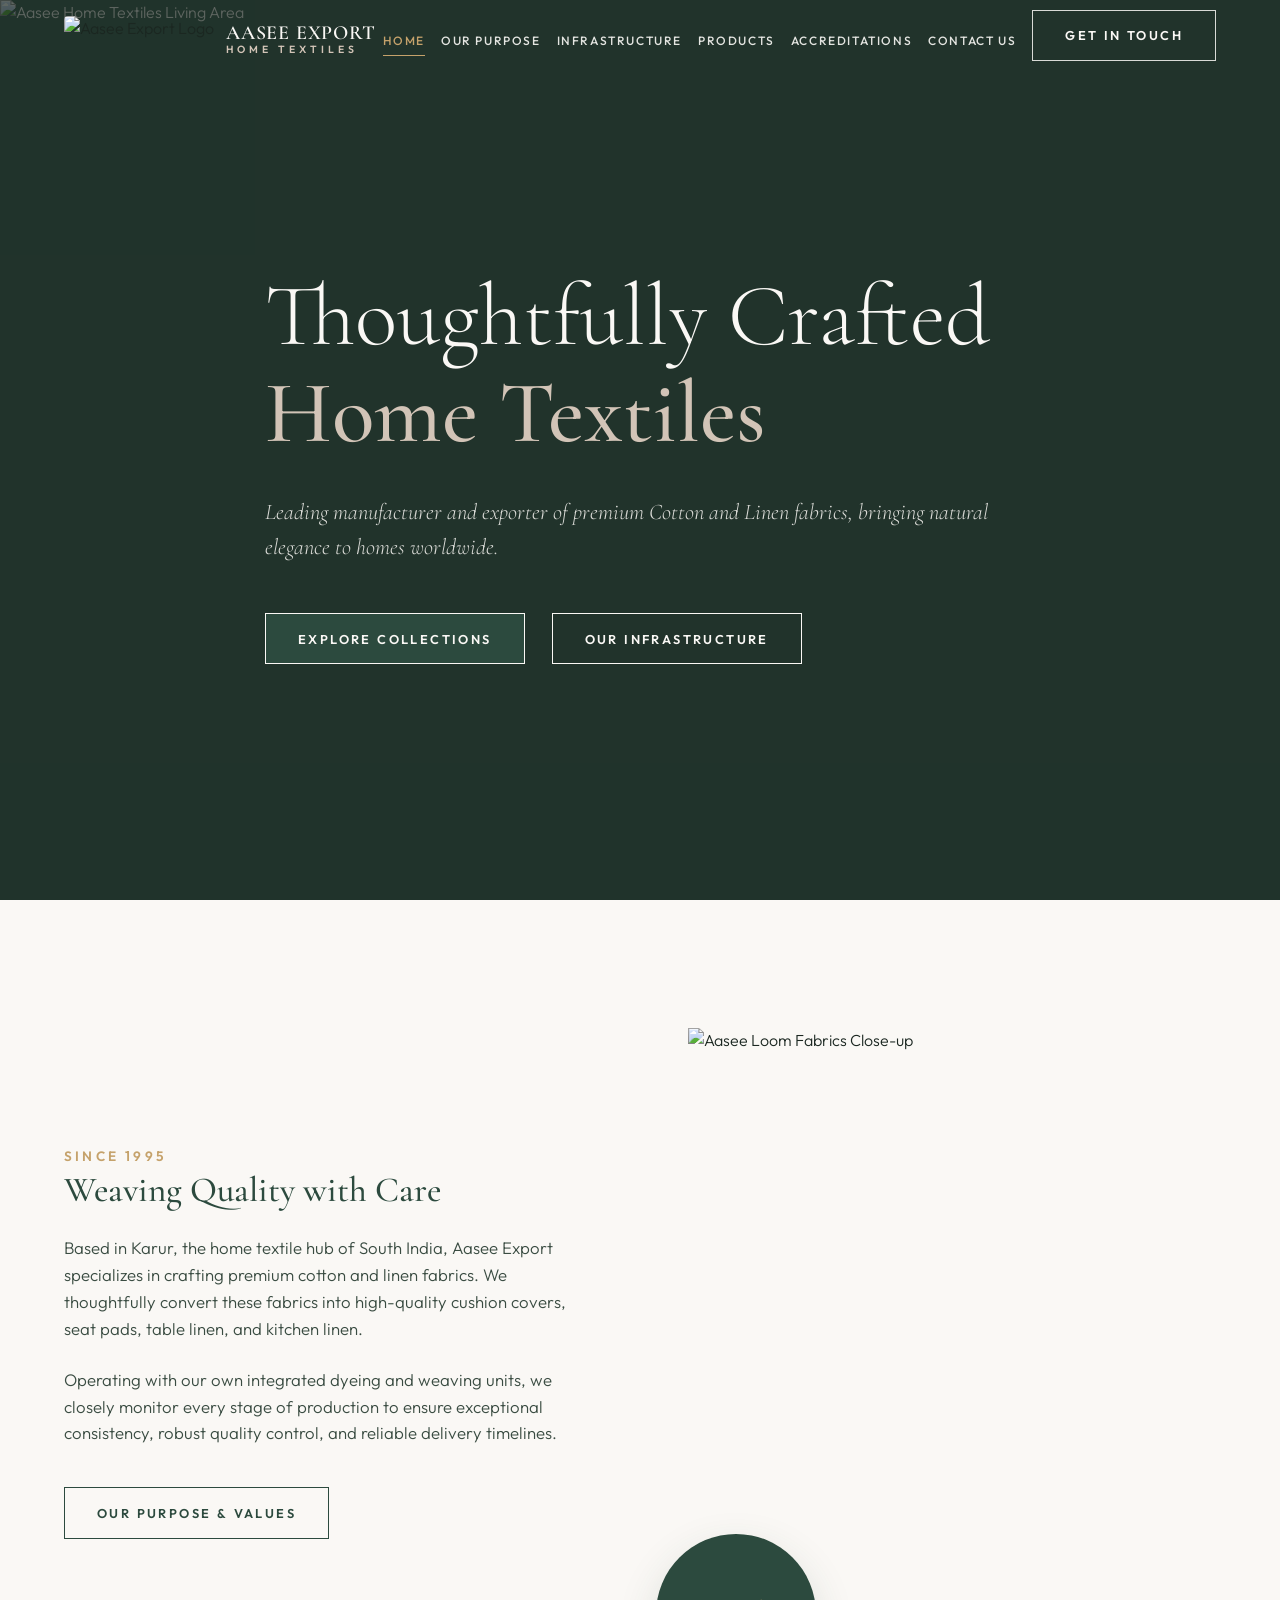
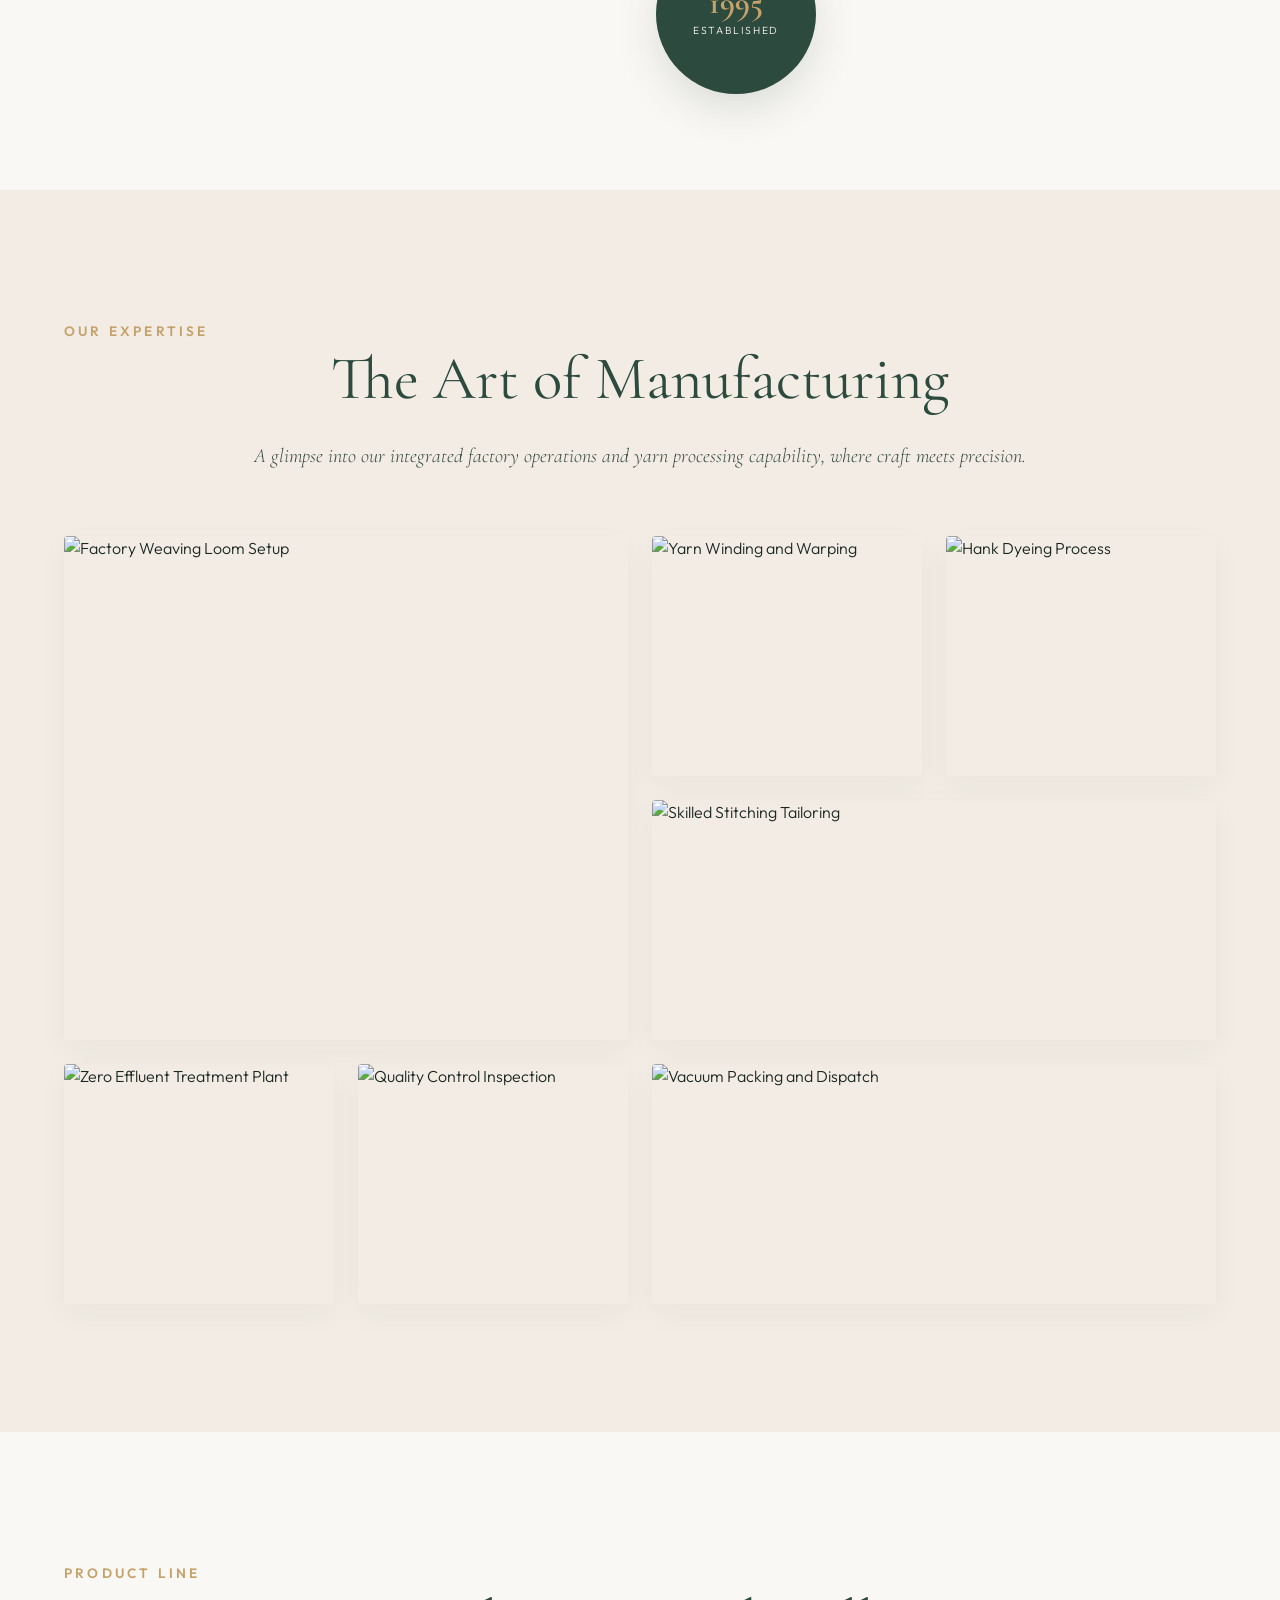
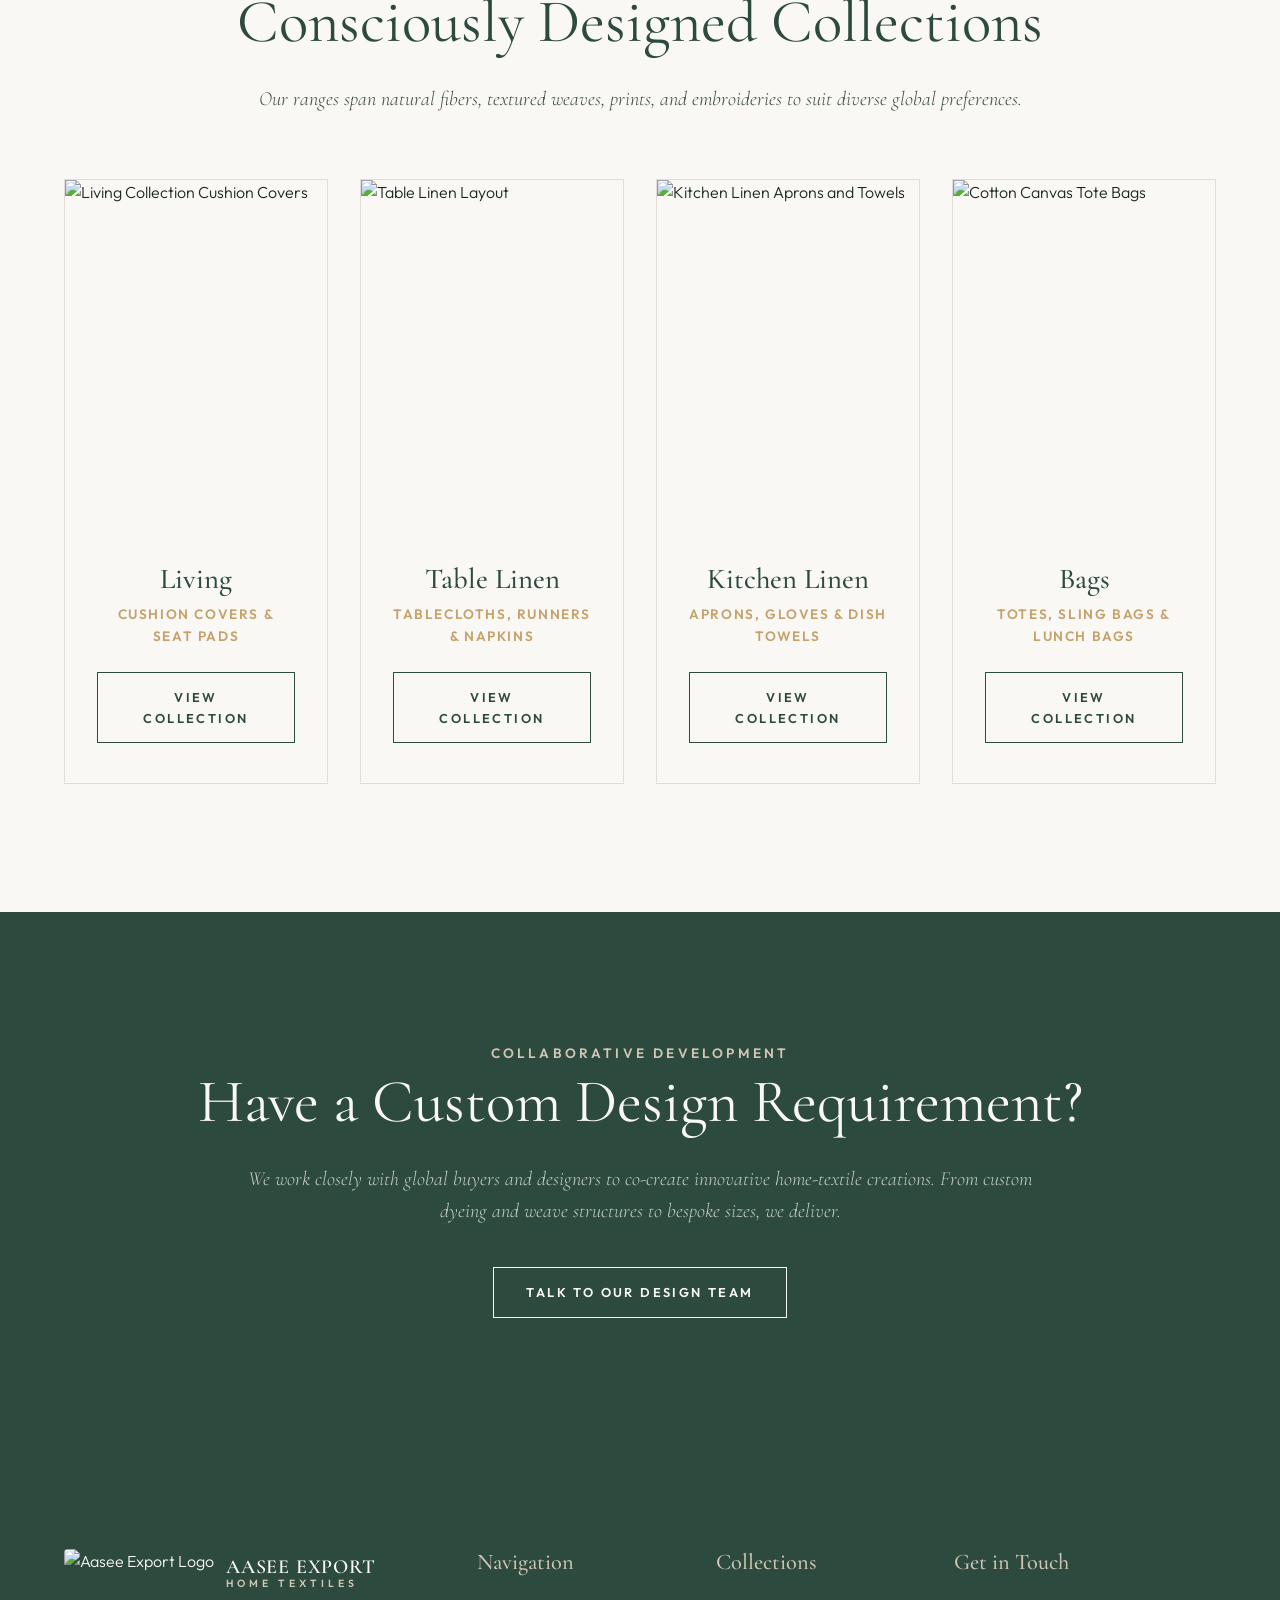
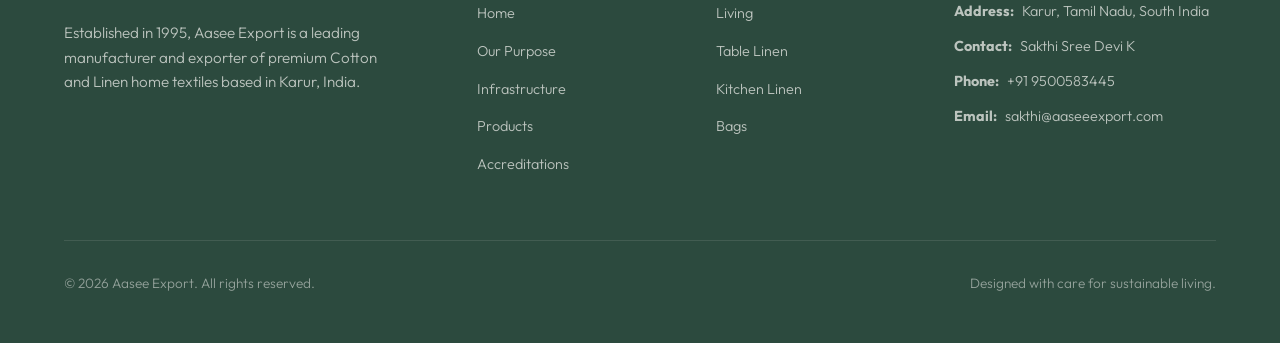
==== commit ba0d497f: "Update accreditation logos, cover images, infrastructure layout, and mobile alignment" ====
--- a/index.html
+++ b/index.html
@@ -69,7 +69,7 @@
             <div class="home-about-text reveal-left">
                 <span class="section-subtitle">Since 1995</span>
                 <h3>Weaving Quality with Care</h3>
-                <p>Based in Karur, the home textile hub of South India, Aasee Export specializes in crafting premium cotton and linen fabrics. We thoughtfully convert these natural fibres into high-quality cushion covers, seat pads, table linen, and kitchen linen.</p>
+                <p>Based in Karur, the home textile hub of South India, Aasee Export specializes in crafting premium cotton and linen fabrics. We thoughtfully convert these fabrics into high-quality cushion covers, seat pads, table linen, and kitchen linen.</p>
                 <p>Operating with our own integrated dyeing and weaving units, we closely monitor every stage of production to ensure exceptional consistency, robust quality control, and reliable delivery timelines.</p>
                 <a href="about.html" class="btn btn-outline" style="margin-top: 1rem;">Our Purpose & Values</a>
             </div>
--- a/style.css
+++ b/style.css
@@ -104,11 +104,13 @@
 .container {
     max-width: var(--container-width);
     margin: 0 auto;
-    padding: 0 4rem; /* Increased padding on desktop to prevent edge closeness */
+    padding-left: 4rem;
+    padding-right: 4rem;
 }
 
 .section-padding {
-    padding: 8rem 0;
+    padding-top: 8rem;
+    padding-bottom: 8rem;
 }
 
 .flex-center {
@@ -781,6 +783,29 @@
     object-fit: cover;
 }
 
+#contact-hero::before {
+    background: linear-gradient(180deg, rgba(27, 39, 33, 0.45) 0%, rgba(27, 39, 33, 0.35) 100%);
+    opacity: 1;
+}
+
+#contact-hero .about-hero-bg {
+    object-position: center top;
+}
+
+#infra-hero::before {
+    background: linear-gradient(180deg, rgba(27, 39, 33, 0.55) 0%, rgba(27, 39, 33, 0.35) 100%);
+    opacity: 1;
+}
+
+#infra-hero .about-hero-bg {
+    object-position: center 45%;
+}
+
+#accreditations-hero::before {
+    background: linear-gradient(180deg, rgba(27, 39, 33, 0.55) 0%, rgba(27, 39, 33, 0.4) 100%);
+    opacity: 1;
+}
+
 .about-hero-content {
     position: relative;
     z-index: 2;
@@ -1077,6 +1102,115 @@
     color: var(--brand-primary);
 }
 
+/* Infrastructure Sections & Media Blocks */
+.infra-container {
+    display: flex;
+    flex-direction: column;
+    gap: 8rem;
+    margin-top: 5rem;
+    margin-bottom: 5rem;
+}
+
+.infra-section {
+    display: grid;
+    grid-template-columns: 1fr 1fr;
+    gap: 4rem;
+    align-items: center;
+}
+
+.infra-section.alt {
+    grid-template-columns: 1fr 1fr;
+}
+
+.infra-section.alt .infra-text-block {
+    grid-column: 2;
+}
+
+.infra-section.alt .infra-media-block {
+    grid-column: 1;
+    grid-row: 1;
+}
+
+.infra-text-block {
+    padding-right: 1.5rem;
+}
+
+.infra-section.alt .infra-text-block {
+    padding-right: 0;
+    padding-left: 1.5rem;
+}
+
+.infra-text-block h3 {
+    font-size: 2.2rem;
+    font-family: var(--font-heading);
+    color: var(--brand-primary);
+    margin-top: 0.5rem;
+    margin-bottom: 1.25rem;
+}
+
+.infra-text-block h3 span {
+    font-size: 1.1rem;
+    font-family: var(--font-body);
+    color: var(--brand-accent);
+    font-weight: 500;
+    display: block;
+    margin-top: 0.25rem;
+}
+
+.infra-text-block p {
+    color: var(--text-secondary);
+    line-height: 1.75;
+    font-size: 1.05rem;
+    margin-bottom: 1.5rem;
+}
+
+.infra-media-block {
+    position: relative;
+    border-radius: 4px;
+    overflow: hidden;
+    transition: var(--transition-smooth);
+}
+
+.infra-main-image {
+    width: 100%;
+    height: 380px;
+    object-fit: cover;
+    border-radius: 4px;
+    box-shadow: var(--card-shadow);
+}
+
+.infra-subgrid {
+    display: grid;
+    grid-template-columns: repeat(2, 1fr);
+    gap: 1.25rem;
+    margin-top: 1.25rem;
+}
+
+.infra-subgrid img {
+    width: 100%;
+    aspect-ratio: 1 / 1;
+    height: auto;
+    object-fit: cover;
+    object-position: center top;
+    border-radius: 4px;
+    box-shadow: var(--card-shadow);
+}
+
+.infra-video-container {
+    position: relative;
+    width: 100%;
+    height: 340px;
+    overflow: hidden;
+    border-radius: 4px;
+    box-shadow: var(--card-shadow);
+}
+
+.infra-video-container video {
+    width: 100%;
+    height: 100%;
+    object-fit: cover;
+}
+
 /* Products Page Styles */
 .products-filter {
     display: flex;
@@ -1363,30 +1497,40 @@
 }
 
 .accreditation-badge {
-    width: 90px;
-    height: 90px;
+    width: 110px;
+    height: 110px;
     border-radius: 50%;
-    background-color: rgba(44, 74, 62, 0.05);
-    color: var(--brand-primary);
-    font-family: var(--font-heading);
-    font-weight: 700;
-    font-size: 1.25rem;
+    background-color: #ffffff;
     display: flex;
     align-items: center;
     justify-content: center;
-    border: 2px solid transparent;
+    border: 2px solid var(--border-color);
+    box-shadow: 0 4px 14px rgba(27, 39, 33, 0.06);
     transition: var(--transition-fast);
+    padding: 10px;
+    overflow: hidden;
+}
+
+.accreditation-badge img {
+    width: 100%;
+    height: 100%;
+    object-fit: contain;
+    transition: transform var(--transition-fast);
 }
 
 .accreditation-card:hover .accreditation-badge {
-    background-color: var(--brand-primary);
-    color: var(--text-light);
     border-color: var(--brand-accent);
+    transform: scale(1.08);
+    box-shadow: 0 8px 20px rgba(27, 39, 33, 0.12);
 }
 
 .accreditation-card h3 {
-    font-size: 1.6rem;
-    font-weight: 500;
+    font-size: 1.35rem;
+    font-weight: 600;
+    min-height: 3.2rem;
+    display: flex;
+    align-items: center;
+    justify-content: center;
 }
 
 .accreditation-card p {
@@ -1572,16 +1716,21 @@
     width: 120px;
     height: 120px;
     border-radius: 50%;
-    background-color: var(--brand-primary);
-    color: var(--text-light);
-    font-family: var(--font-heading);
-    font-weight: 700;
-    font-size: 1.5rem;
+    background-color: #ffffff;
     display: flex;
     align-items: center;
     justify-content: center;
     border: 3px solid var(--brand-accent);
+    box-shadow: 0 6px 16px rgba(27, 39, 33, 0.08);
     margin-bottom: 2rem;
+    padding: 16px;
+    overflow: hidden;
+}
+
+.drawer-badge img {
+    width: 100%;
+    height: 100%;
+    object-fit: contain;
 }
 
 .drawer-title {
@@ -1637,53 +1786,6 @@
 }
 
 /* Responsive Breakpoints */
-@media (max-width: 1024px) {
-    .container {
-        padding: 0 2rem;
-    }
-    
-    .footer-grid {
-        grid-template-columns: 1fr 1fr;
-        gap: 3rem;
-    }
-    
-    .home-about-grid {
-        gap: 4rem;
-    }
-    
-    .collage-container {
-        grid-template-columns: repeat(2, 1fr);
-        grid-auto-rows: 200px;
-    }
-    
-    .collage-item.w-2 { grid-column: span 2; }
-    .collage-item.h-2 { grid-row: span 1; } /* Avoid giant blocks on tablet */
-    
-    .category-grid {
-        grid-template-columns: repeat(2, 1fr);
-        gap: 1.5rem;
-    }
-    
-    .purpose-grid {
-        grid-template-columns: 1fr;
-        gap: 3rem;
-    }
-    
-    .products-grid {
-        grid-template-columns: repeat(2, 1fr);
-    }
-    
-    .accreditations-grid {
-        grid-template-columns: repeat(2, 1fr);
-        gap: 2rem;
-    }
-    
-    .contact-grid {
-        grid-template-columns: 1fr;
-        gap: 4rem;
-    }
-}
-
 @media (max-width: 1300px) and (min-width: 1101px) {
     nav ul {
         gap: 1rem;
@@ -1693,6 +1795,18 @@
     }
     .logo-text {
         font-size: 1.25rem;
+    }
+}
+
+@media (max-width: 1200px) {
+    .container {
+        padding-left: 3rem;
+        padding-right: 3rem;
+    }
+    
+    .footer-grid {
+        grid-template-columns: 2fr 1fr 1fr 1.2fr;
+        gap: 2.5rem;
     }
 }
 
@@ -1740,90 +1854,361 @@
         color: var(--bg-primary) !important;
         background-color: var(--brand-primary) !important;
     }
+
+    .infra-container {
+        gap: 5rem;
+        margin-top: 3rem;
+    }
+    
+    .infra-section,
+    .infra-section.alt {
+        grid-template-columns: 1fr;
+        gap: 2.5rem;
+        max-width: 680px;
+        margin: 0 auto;
+        width: 100%;
+    }
+    
+    .infra-section.alt .infra-text-block {
+        grid-column: auto;
+        grid-row: auto;
+    }
+    
+    .infra-section.alt .infra-media-block {
+        grid-column: auto;
+        grid-row: auto;
+    }
+    
+    .infra-text-block,
+    .infra-section.alt .infra-text-block {
+        padding-left: 0;
+        padding-right: 0;
+        width: 100%;
+    }
+    
+    .infra-main-image {
+        height: 320px;
+    }
+    
+    .infra-video-container {
+        height: 280px;
+    }
+    
+    .infra-subgrid img {
+        aspect-ratio: 1 / 1;
+        height: auto;
+    }
+}
+
+@media (max-width: 1024px) {
+    .container {
+        padding-left: 2rem;
+        padding-right: 2rem;
+    }
+    
+    .footer-grid {
+        grid-template-columns: 1fr 1fr;
+        gap: 3rem;
+    }
+    
+    .home-about-grid {
+        gap: 4rem;
+    }
+    
+    .collage-container {
+        grid-template-columns: repeat(2, 1fr);
+        grid-auto-rows: 200px;
+    }
+    
+    .collage-item.w-2 { grid-column: span 2; }
+    .collage-item.h-2 { grid-row: span 1; }
+    
+    .category-grid {
+        grid-template-columns: repeat(2, 1fr);
+        gap: 1.5rem;
+    }
+    
+    .purpose-grid {
+        grid-template-columns: 1fr;
+        gap: 3rem;
+    }
+
+    .values-grid {
+        grid-template-columns: 1fr 1fr;
+        gap: 2rem;
+        margin-top: 3rem;
+    }
+
+    .value-card {
+        padding: 2.5rem 2rem;
+    }
+    
+    .products-grid {
+        grid-template-columns: repeat(2, 1fr);
+    }
+    
+    .accreditations-grid {
+        grid-template-columns: repeat(2, 1fr);
+        gap: 2rem;
+    }
+    
+    .contact-grid {
+        grid-template-columns: 1fr;
+        gap: 4rem;
+    }
 }
 
 @media (max-width: 768px) {
+    .container {
+        padding-left: 1.5rem;
+        padding-right: 1.5rem;
+    }
+    
     .section-padding {
-        padding: 5rem 0;
-    }
-    
+        padding-top: 4.5rem;
+        padding-bottom: 4.5rem;
+    }
+
+    /* Prevent horizontal animation drift from pushing content offscreen */
+    .reveal-left,
+    .reveal-right {
+        transform: translateY(20px);
+    }
+    
+    .reveal-left.active,
+    .reveal-right.active {
+        transform: translateY(0);
+    }
+
+    /* Subpage Hero Banners */
+    .about-hero {
+        height: 48vh;
+        min-height: 280px;
+        padding-left: 1.25rem;
+        padding-right: 1.25rem;
+    }
+
+    .about-hero h1 {
+        font-size: clamp(2.2rem, 7vw, 3.2rem);
+    }
+
+    /* Home Page */
+    .hero-content {
+        padding: 0;
+        margin-top: 20px;
+    }
+
+    .hero h1 {
+        font-size: clamp(2.4rem, 7.5vw, 3.5rem);
+        margin-bottom: 1.25rem;
+    }
+
+    .hero p {
+        font-size: 1.1rem;
+        margin-bottom: 2rem;
+    }
+
     .home-about-grid {
         grid-template-columns: 1fr;
-        gap: 3rem;
+        gap: 2.5rem;
+    }
+
+    .home-about-text h3 {
+        font-size: 1.9rem;
+    }
+
+    .collage-container {
+        grid-template-columns: 1fr;
+        grid-auto-rows: 240px;
+        gap: 1rem;
+    }
+
+    .collage-item.w-2 { grid-column: span 1; }
+    .collage-item.h-2 { grid-row: span 1; }
+
+    .category-grid {
+        grid-template-columns: 1fr;
+        gap: 1.5rem;
     }
     
     .image-badge {
-        bottom: -1rem;
-        left: -1rem;
-        width: 120px;
-        height: 120px;
-        padding: 1.5rem;
+        bottom: -0.75rem;
+        left: -0.75rem;
+        width: 105px;
+        height: 105px;
+        padding: 1.25rem;
     }
     
     .image-badge span.number {
+        font-size: 1.35rem;
+    }
+
+    /* About Purpose & Values */
+    .purpose-grid {
+        grid-template-columns: 1fr;
+        gap: 2.5rem;
+        margin-top: 2rem;
+    }
+
+    .values-grid {
+        grid-template-columns: 1fr;
+        gap: 1.75rem;
+        margin-top: 2.5rem;
+    }
+
+    .value-card {
+        padding: 2rem 1.5rem;
+        gap: 1.25rem;
+    }
+
+    .value-card h3 {
         font-size: 1.5rem;
     }
     
     .timeline::after {
-        left: 2rem;
+        left: 1.25rem;
     }
     
     .timeline-item {
         width: 100%;
-        padding-left: 4.5rem;
+        padding-left: 3.25rem;
         padding-right: 0;
     }
     
     .timeline-item::after {
-        left: 2rem;
+        left: 1.25rem;
         margin-left: -8px;
     }
     
     .right {
         left: 0;
     }
-    
+
+    .timeline-content {
+        padding: 1.5rem;
+    }
+
+    /* Infrastructure */
+    .infra-intro {
+        padding: 2rem 1.5rem;
+    }
+
     .infra-intro-content {
         grid-template-columns: 1fr;
-        gap: 3rem;
-    }
-    
+        gap: 2rem;
+    }
+
+    .infra-intro-stats {
+        display: flex;
+        gap: 2rem;
+        justify-content: flex-start;
+    }
+
+    .infra-intro-text h3 {
+        font-size: 1.8rem;
+    }
+
+    .infra-container {
+        gap: 4rem;
+        margin-top: 2rem;
+        margin-bottom: 3rem;
+    }
+
+    .infra-text-block h3 {
+        font-size: 1.7rem;
+    }
+
+    .treatment-highlight {
+        padding: 1.5rem;
+        margin-top: 1.5rem;
+    }
+
+    .infra-main-image {
+        height: 260px;
+    }
+
+    .infra-video-container {
+        height: 240px;
+    }
+
+    .infra-subgrid {
+        gap: 0.75rem;
+        margin-top: 0.75rem;
+    }
+    
+    /* Products */
+    .filter-container {
+        gap: 0.5rem;
+        justify-content: center;
+        flex-wrap: wrap;
+    }
+
+    .filter-btn {
+        padding: 0.6rem 1.2rem;
+        font-size: 0.85rem;
+    }
+
     .products-grid {
         grid-template-columns: 1fr;
-    }
-    
+        gap: 2rem;
+    }
+    
+    /* Accreditations */
     .accreditations-grid {
         grid-template-columns: 1fr;
-        gap: 2rem;
+        gap: 1.75rem;
+    }
+
+    .accreditation-card {
+        padding: 2.5rem 1.5rem;
     }
     
     .accreditation-drawer {
         width: 100%;
+        max-width: 100%;
         right: -100%;
-    }
-    
+        padding: 2.5rem 1.5rem;
+    }
+    
+    /* Modals & Lightboxes */
     .lightbox-container {
         grid-template-columns: 1fr;
-        width: 95%;
+        width: 92%;
         max-height: 90vh;
         overflow-y: auto;
     }
     
     .lightbox-media {
-        max-height: 40vh;
+        max-height: 35vh;
     }
     
     .lightbox-details {
-        padding: 2.5rem;
-    }
-    
+        padding: 2rem 1.5rem;
+    }
+    
+    /* Contact */
+    .contact-grid {
+        grid-template-columns: 1fr;
+        gap: 2.5rem;
+    }
+
+    .contact-info-card {
+        padding: 2rem 1.5rem;
+    }
+
     .contact-form-container {
-        padding: 2.5rem;
-    }
-    
+        padding: 2rem 1.5rem;
+    }
+    
+    /* Footer */
+    footer {
+        padding: 4.5rem 0 2.5rem 0;
+    }
+
     .footer-grid {
         grid-template-columns: 1fr;
-        gap: 3rem;
+        gap: 2.5rem;
+        margin-bottom: 2.5rem;
     }
     
     .footer-bottom {
@@ -1833,150 +2218,47 @@
     }
 }
 
-/* Alternating Infrastructure Grid Layout Styles */
-.infra-container {
-    display: flex;
-    flex-direction: column;
-    gap: 8rem;
-    margin-top: 5rem;
-    margin-bottom: 5rem;
-}
-
-.infra-section {
-    display: grid;
-    grid-template-columns: 1.15fr 0.85fr;
-    gap: 3.5rem; /* Reduced gap to balance layout spacing */
-    align-items: center;
-}
-
-.infra-section.alt {
-    grid-template-columns: 0.85fr 1.15fr;
-}
-
-/* Alternating ordering */
-.infra-section.alt .infra-text-block {
-    grid-column: 2;
-}
-
-.infra-section.alt .infra-media-block {
-    grid-column: 1;
-    grid-row: 1;
-}
-
-.infra-text-block {
-    padding-right: 2rem;
-}
-
-.infra-section.alt .infra-text-block {
-    padding-right: 0;
-    padding-left: 2rem;
-}
-
-.infra-text-block h3 {
-    font-size: 2.2rem;
-    font-family: var(--font-heading);
-    color: var(--brand-primary);
-    margin-top: 0.5rem;
-    margin-bottom: 1.25rem;
-}
-
-.infra-text-block h3 span {
-    font-size: 1.1rem;
-    font-family: var(--font-body);
-    color: var(--brand-accent);
-    font-weight: 500;
-    display: block;
-    margin-top: 0.25rem;
-}
-
-.infra-text-block p {
-    color: var(--text-secondary);
-    line-height: 1.75;
-    font-size: 1.05rem;
-    margin-bottom: 1.5rem;
-}
-
-.infra-media-block {
-    position: relative;
-    border-radius: 4px;
-    overflow: hidden;
-    transition: var(--transition-smooth);
-}
-
-.infra-main-image {
-    width: 100%;
-    height: 360px;
-    object-fit: cover;
-    border-radius: 4px;
-    box-shadow: var(--card-shadow);
-}
-
-.infra-subgrid {
-    display: grid;
-    grid-template-columns: repeat(2, 1fr);
-    gap: 1rem;
-    margin-top: 1rem;
-}
-
-.infra-subgrid img {
-    width: 100%;
-    height: 110px;
-    object-fit: cover;
-    border-radius: 4px;
-    box-shadow: var(--card-shadow);
-}
-
-.infra-video-container {
-    position: relative;
-    width: 100%;
-    height: 320px;
-    overflow: hidden;
-    border-radius: 4px;
-    box-shadow: var(--card-shadow);
-}
-
-.infra-video-container video {
-    width: 100%;
-    height: 100%;
-    object-fit: cover;
-}
-
-/* Tablet & Mobile adaptation for alternating grid */
-@media (max-width: 1024px) {
-    .infra-container {
-        gap: 5rem;
-        margin-top: 3rem;
-    }
-    
-    .infra-section,
-    .infra-section.alt {
-        grid-template-columns: 1fr;
-        gap: 2.5rem;
-    }
-    
-    .infra-section.alt .infra-text-block {
-        grid-column: 1;
-    }
-    
-    .infra-section.alt .infra-media-block {
-        grid-column: 1;
-    }
-    
-    .infra-text-block,
-    .infra-section.alt .infra-text-block {
-        padding-left: 0;
-        padding-right: 0;
-    }
-    
+@media (max-width: 480px) {
+    .container {
+        padding-left: 1.25rem;
+        padding-right: 1.25rem;
+    }
+
+    .section-padding {
+        padding-top: 3.5rem;
+        padding-bottom: 3.5rem;
+    }
+
+    .about-hero h1 {
+        font-size: 2rem;
+    }
+
+    .hero h1 {
+        font-size: 2.1rem;
+    }
+
+    .hero p {
+        font-size: 1rem;
+    }
+
+    .infra-text-block h3 {
+        font-size: 1.5rem;
+    }
+
     .infra-main-image {
-        height: 280px;
-    }
-    
+        height: 220px;
+    }
+
     .infra-video-container {
-        height: 260px;
-    }
-    
-    .infra-subgrid img {
-        height: 90px;
-    }
-}
+        height: 200px;
+    }
+
+    .accreditation-card h3 {
+        font-size: 1.2rem;
+    }
+
+    .contact-info-card,
+    .contact-form-container {
+        padding: 1.5rem 1.25rem;
+    }
+}
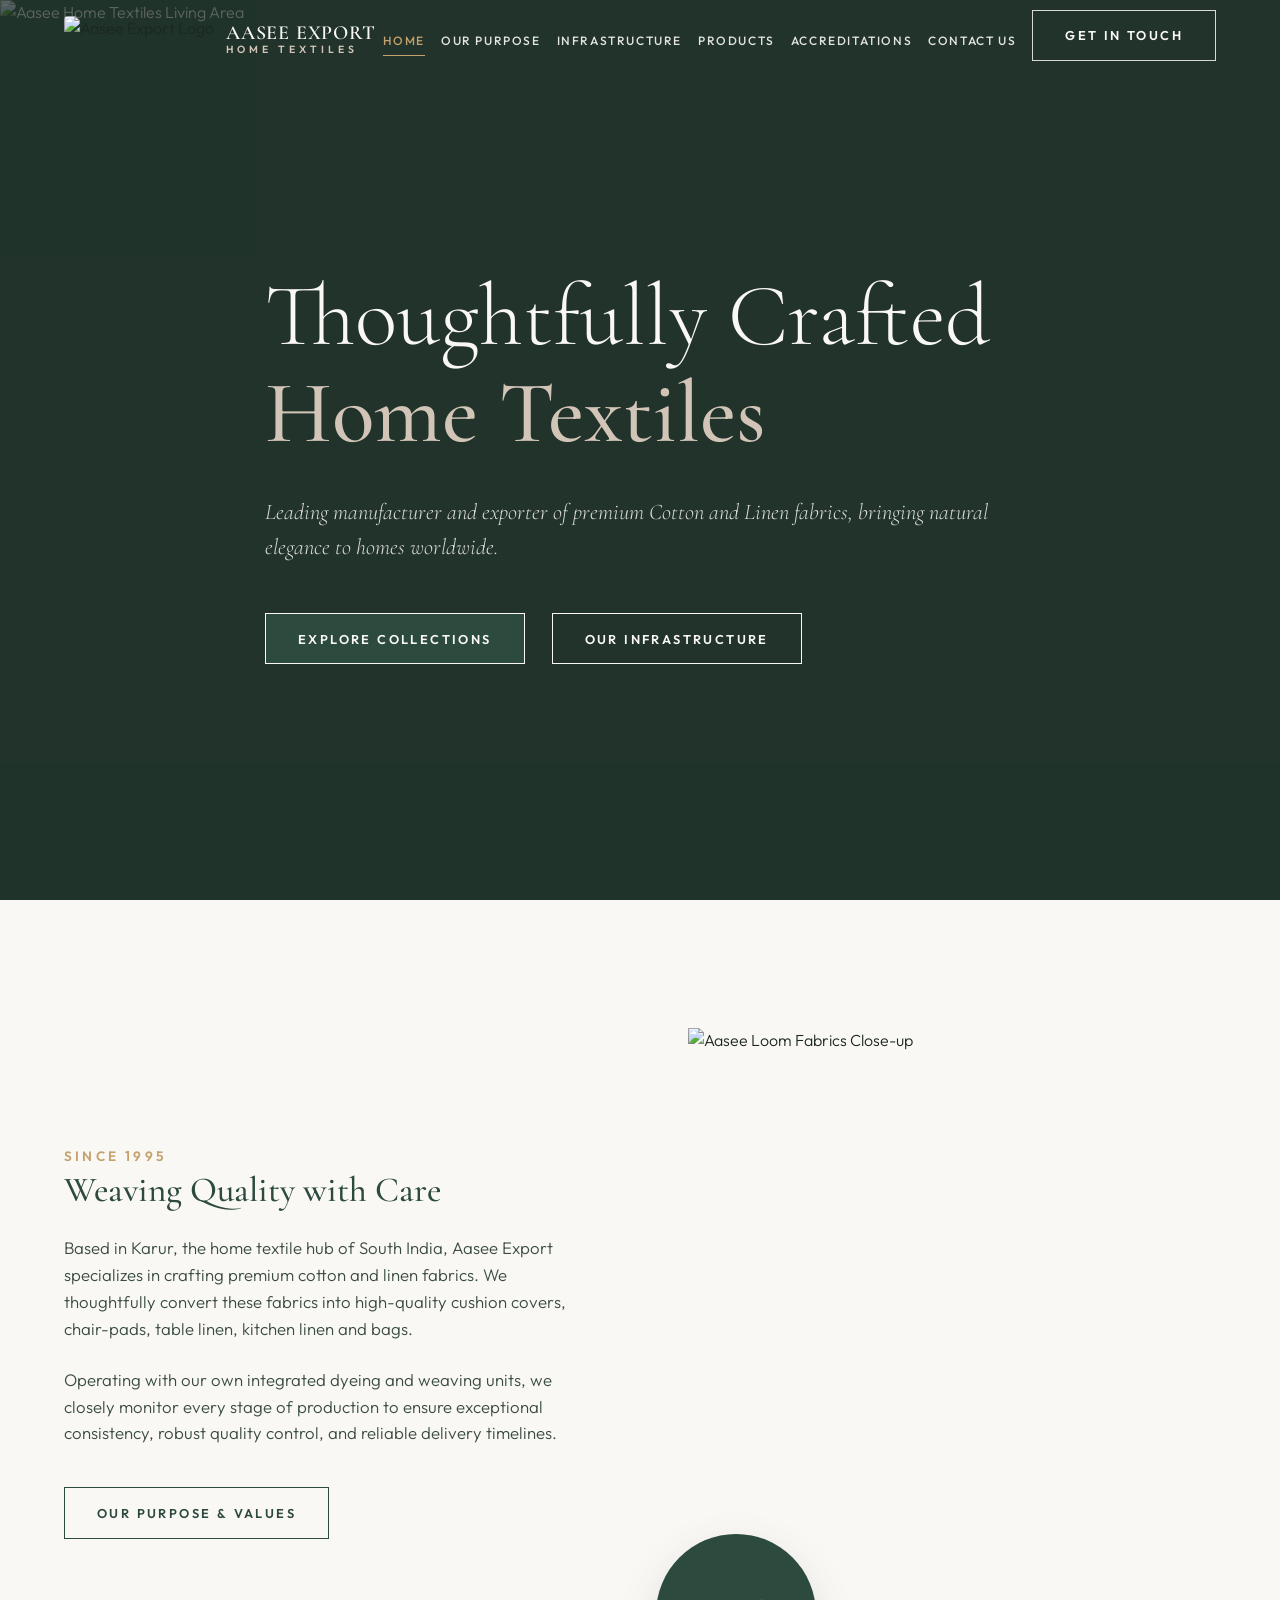
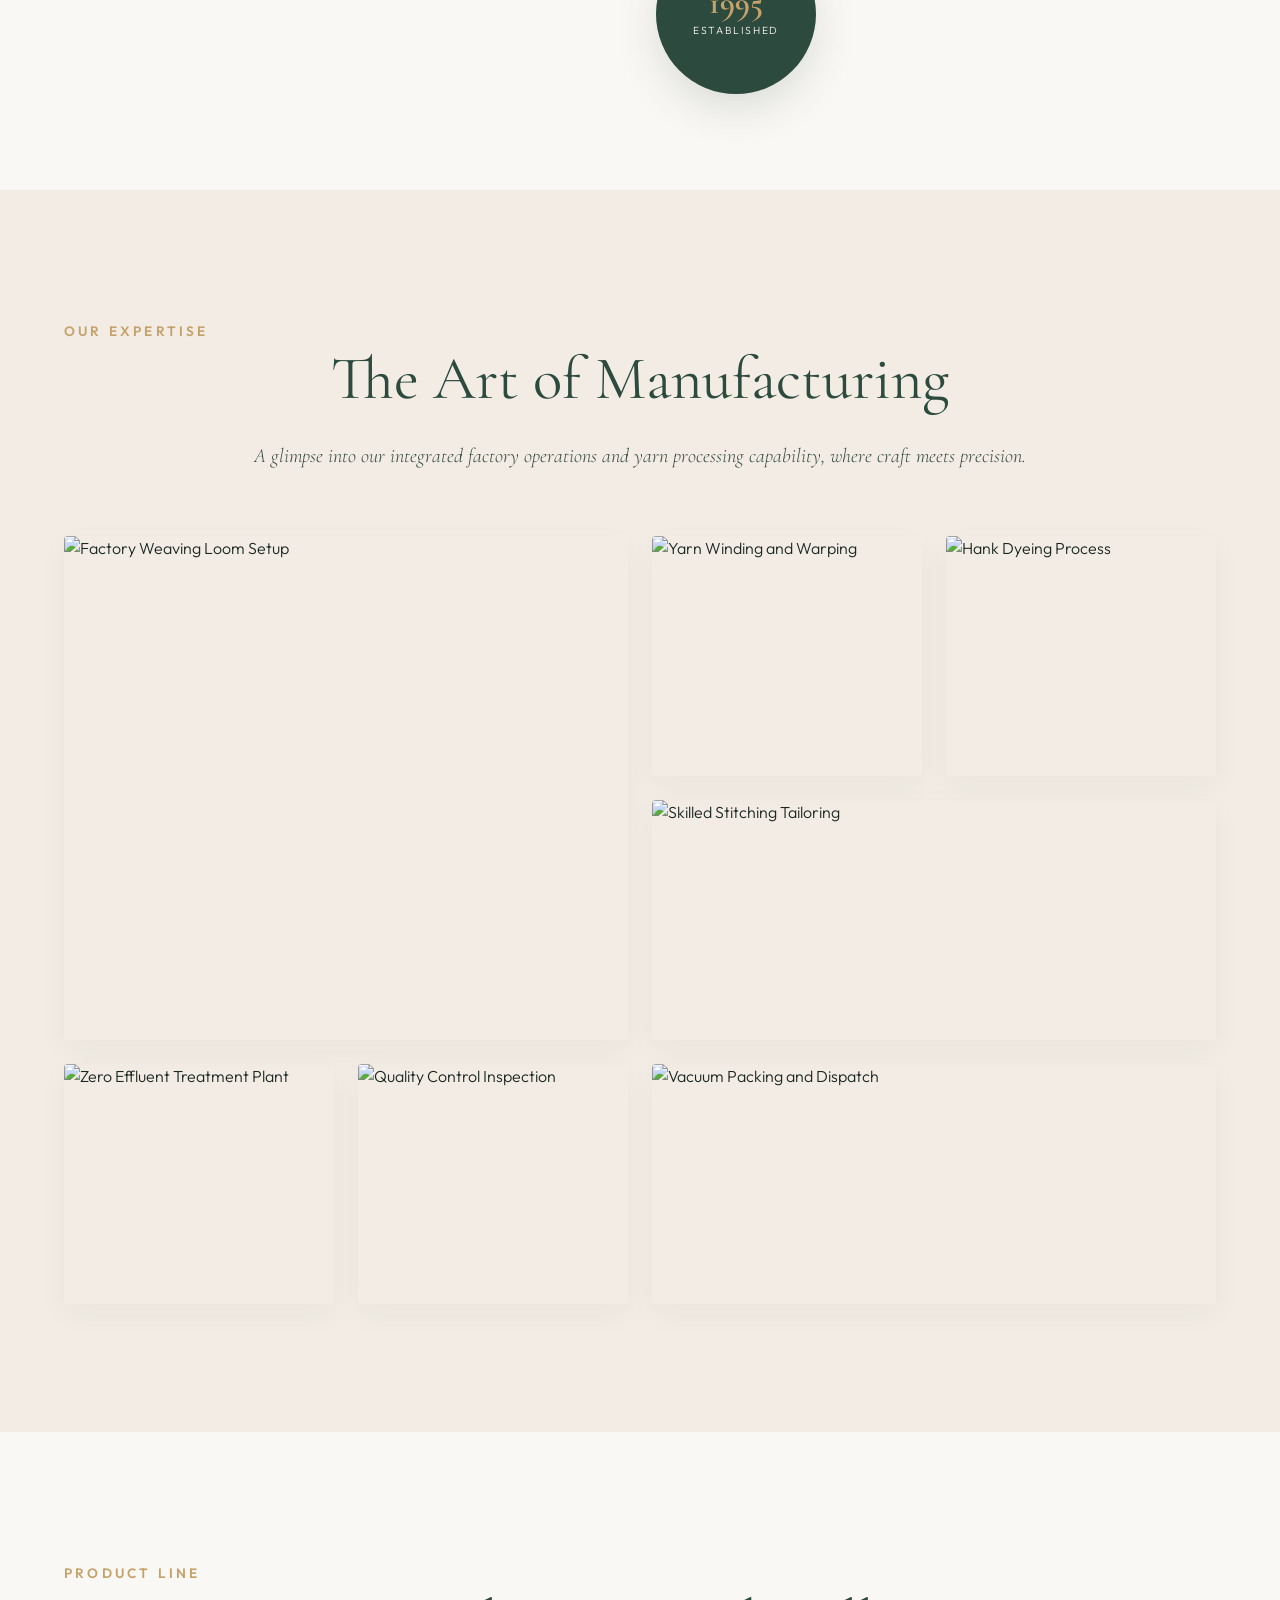
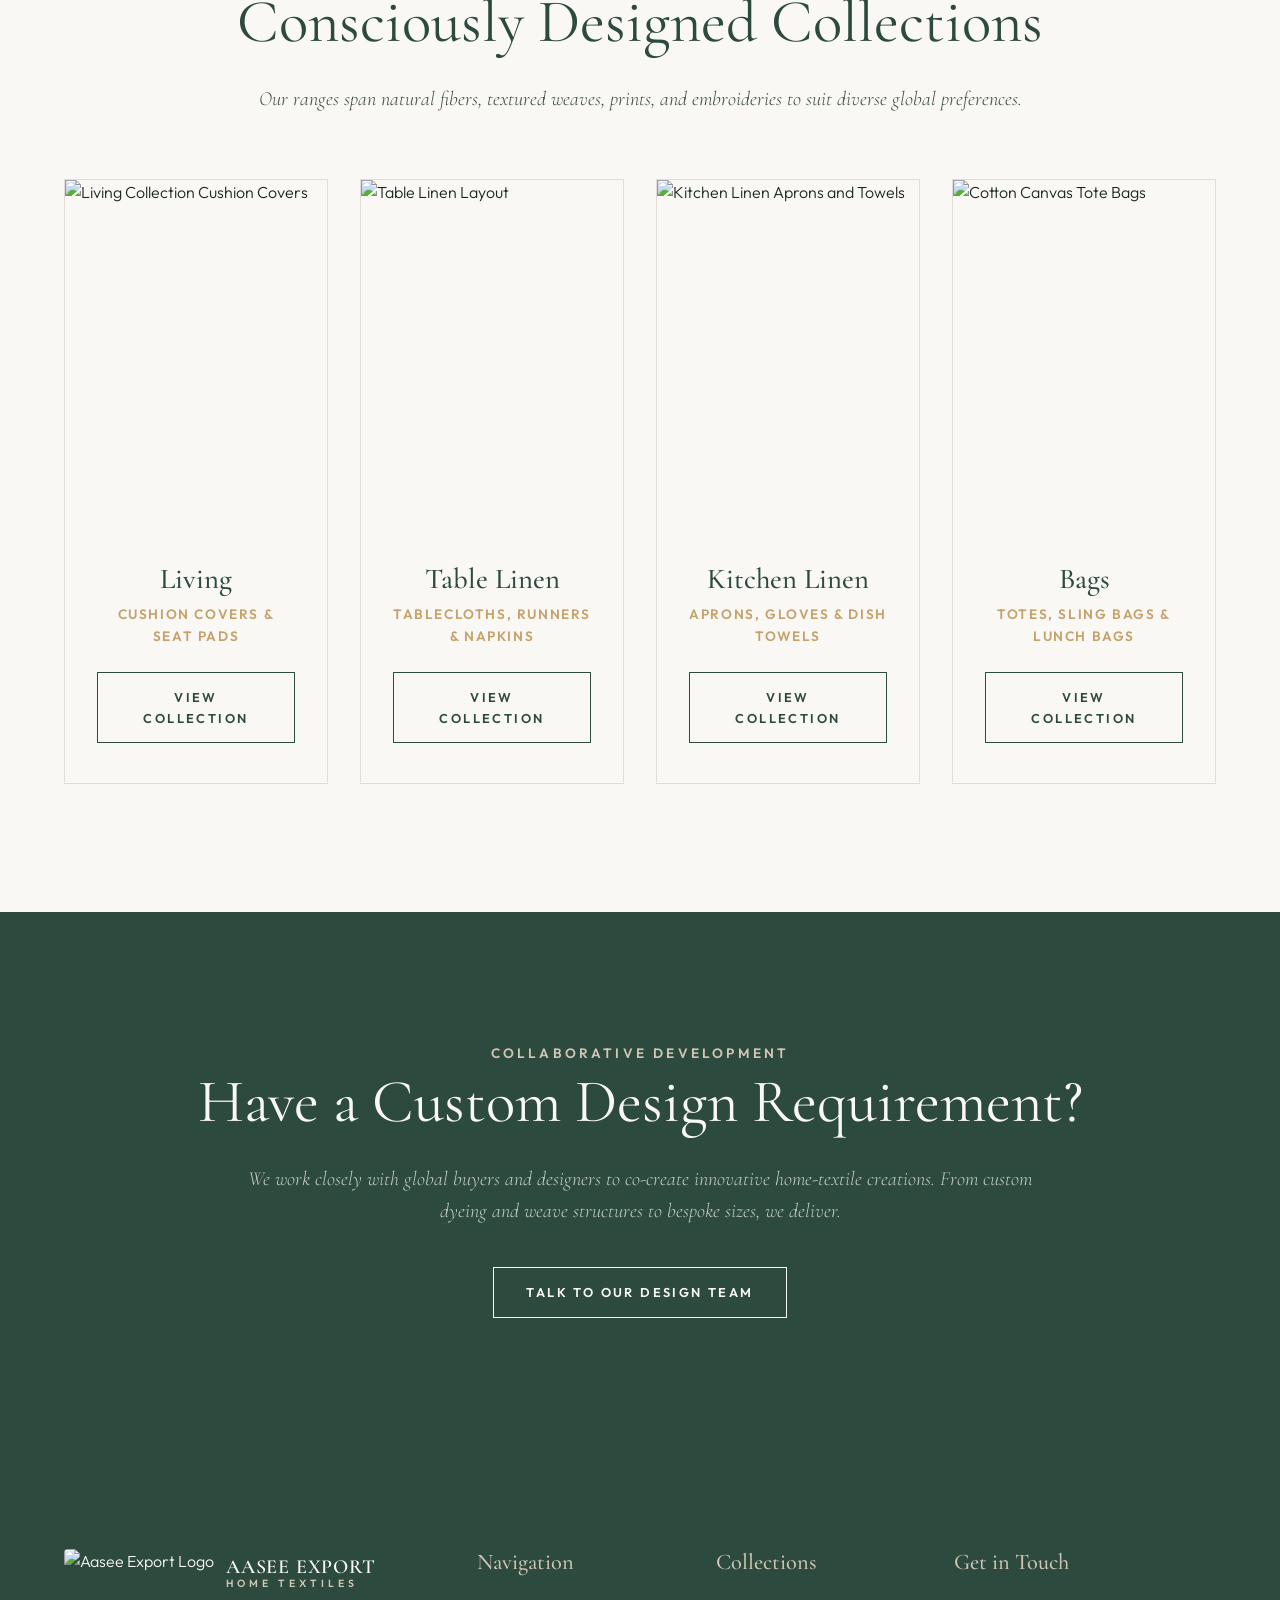
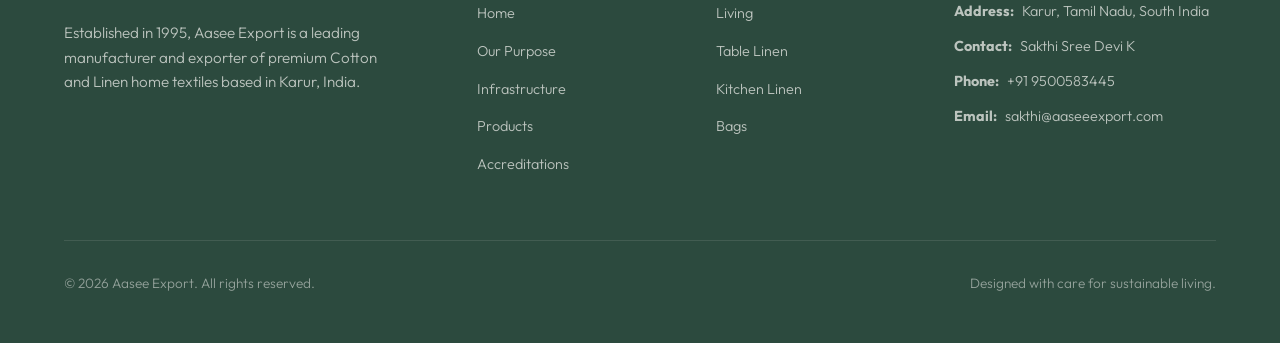
==== commit 31324937: "Update product catalog descriptions, infrastructure cover framing, and direct mailto button" ====
--- a/index.html
+++ b/index.html
@@ -32,7 +32,7 @@
                     <li><a href="products.html">Products</a></li>
                     <li><a href="accreditations.html">Accreditations</a></li>
                     <li><a href="contact.html">Contact Us</a></li>
-                    <li><a href="contact.html" class="btn btn-solid">Get In Touch</a></li>
+                    <li><a href="mailto:sakthi@aaseeexport.com" class="btn btn-solid">Get In Touch</a></li>
                 </ul>
             </nav>
         </div>
@@ -69,7 +69,7 @@
             <div class="home-about-text reveal-left">
                 <span class="section-subtitle">Since 1995</span>
                 <h3>Weaving Quality with Care</h3>
-                <p>Based in Karur, the home textile hub of South India, Aasee Export specializes in crafting premium cotton and linen fabrics. We thoughtfully convert these fabrics into high-quality cushion covers, seat pads, table linen, and kitchen linen.</p>
+                <p>Based in Karur, the home textile hub of South India, Aasee Export specializes in crafting premium cotton and linen fabrics. We thoughtfully convert these fabrics into high-quality cushion covers, chair-pads, table linen, kitchen linen and bags.</p>
                 <p>Operating with our own integrated dyeing and weaving units, we closely monitor every stage of production to ensure exceptional consistency, robust quality control, and reliable delivery timelines.</p>
                 <a href="about.html" class="btn btn-outline" style="margin-top: 1rem;">Our Purpose & Values</a>
             </div>
--- a/style.css
+++ b/style.css
@@ -793,12 +793,19 @@
 }
 
 #infra-hero::before {
-    background: linear-gradient(180deg, rgba(27, 39, 33, 0.55) 0%, rgba(27, 39, 33, 0.35) 100%);
+    background: linear-gradient(180deg, rgba(20, 32, 26, 0.5) 0%, rgba(20, 32, 26, 0.35) 100%);
     opacity: 1;
+    z-index: 1;
 }
 
 #infra-hero .about-hero-bg {
-    object-position: center 45%;
+    object-fit: cover;
+    object-position: center 12%;
+}
+
+#infra-hero .about-hero-content {
+    margin-top: 0;
+    text-shadow: 0 2px 12px rgba(0, 0, 0, 0.4);
 }
 
 #accreditations-hero::before {
@@ -1173,7 +1180,8 @@
 
 .infra-main-image {
     width: 100%;
-    height: 380px;
+    aspect-ratio: 1 / 1;
+    height: auto;
     object-fit: cover;
     border-radius: 4px;
     box-shadow: var(--card-shadow);
@@ -1320,7 +1328,8 @@
 .product-item-desc {
     color: var(--text-secondary);
     font-size: 0.9rem;
-    margin-bottom: 1.5rem;
+    margin-bottom: 0;
+    line-height: 1.6;
 }
 
 .product-item-actions {
@@ -1433,8 +1442,9 @@
 
 .lightbox-desc {
     color: var(--text-secondary);
-    font-size: 1rem;
-    margin-bottom: 2rem;
+    font-size: 1.05rem;
+    line-height: 1.75;
+    margin-bottom: 2.5rem;
 }
 
 .lightbox-specs {
@@ -1887,7 +1897,8 @@
     }
     
     .infra-main-image {
-        height: 320px;
+        aspect-ratio: 1 / 1;
+        height: auto;
     }
     
     .infra-video-container {
@@ -2124,7 +2135,8 @@
     }
 
     .infra-main-image {
-        height: 260px;
+        aspect-ratio: 1 / 1;
+        height: auto;
     }
 
     .infra-video-container {
@@ -2246,7 +2258,8 @@
     }
 
     .infra-main-image {
-        height: 220px;
+        aspect-ratio: 1 / 1;
+        height: auto;
     }
 
     .infra-video-container {
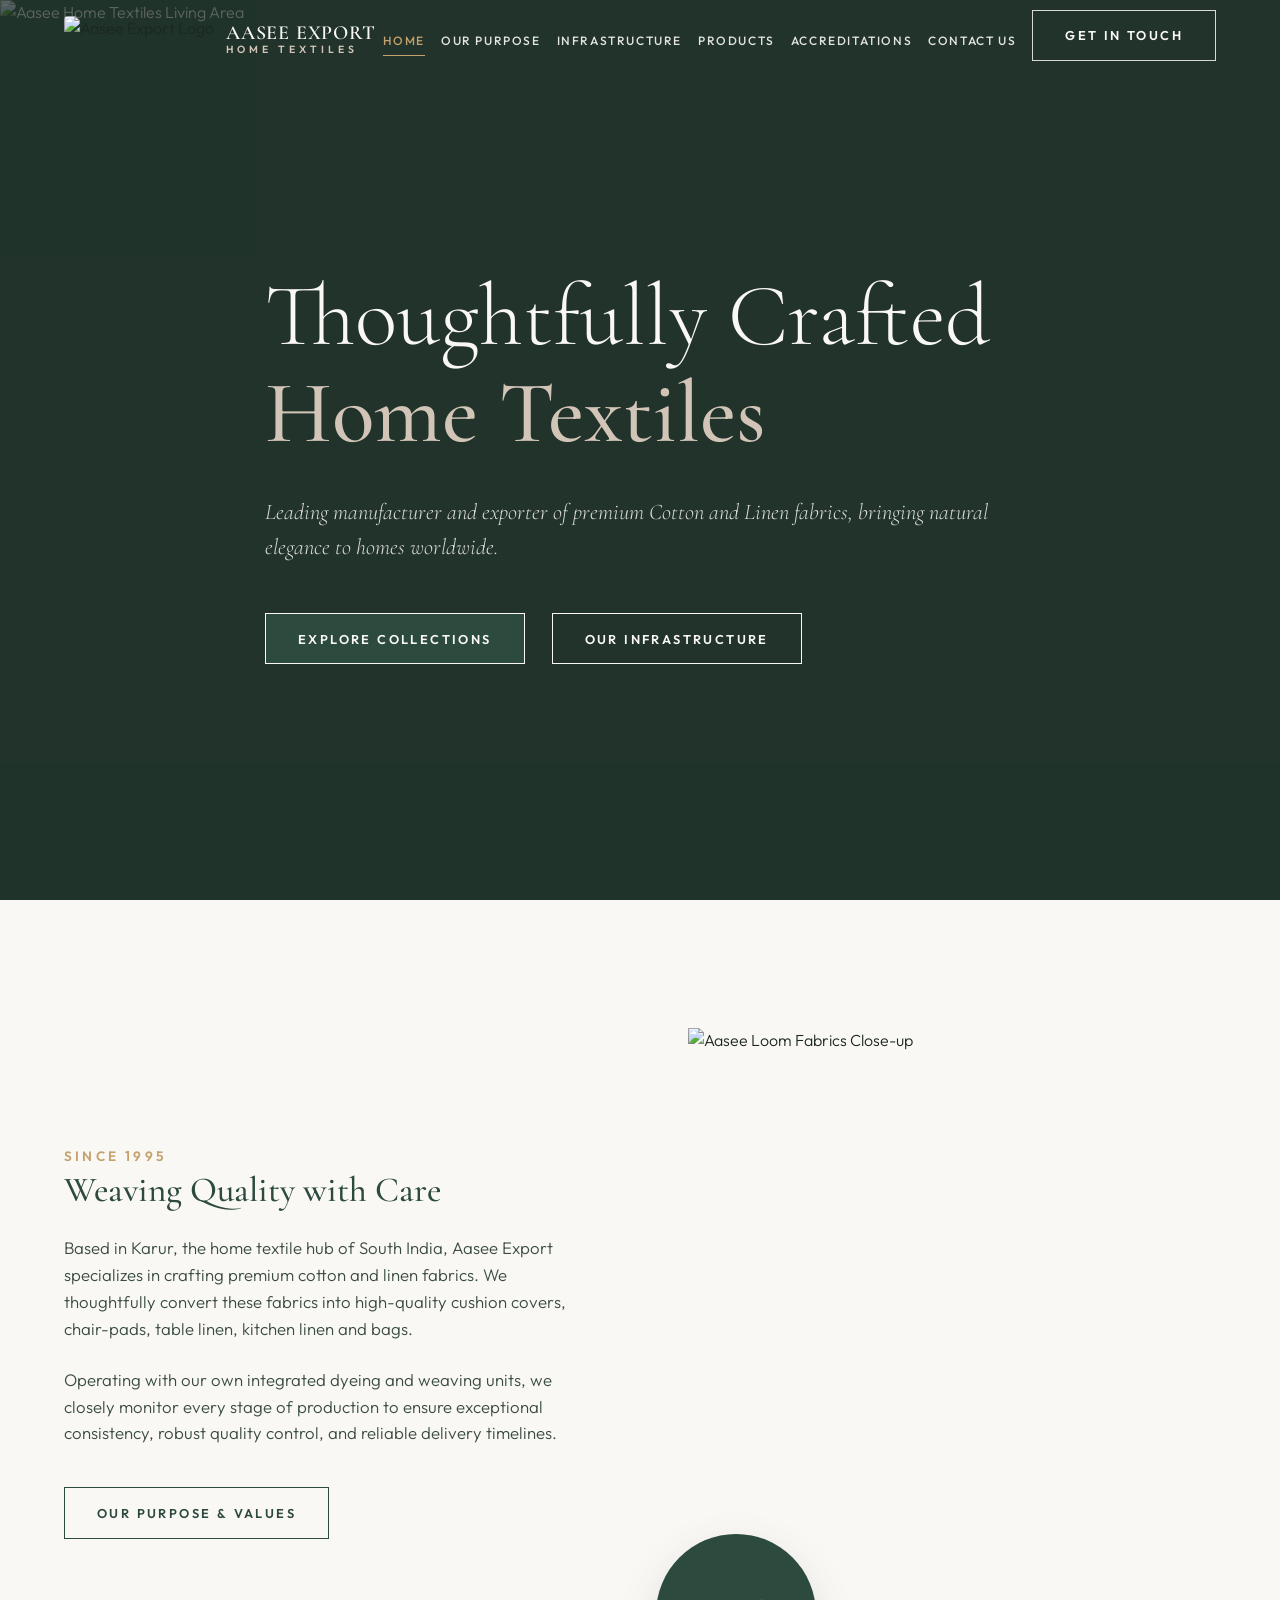
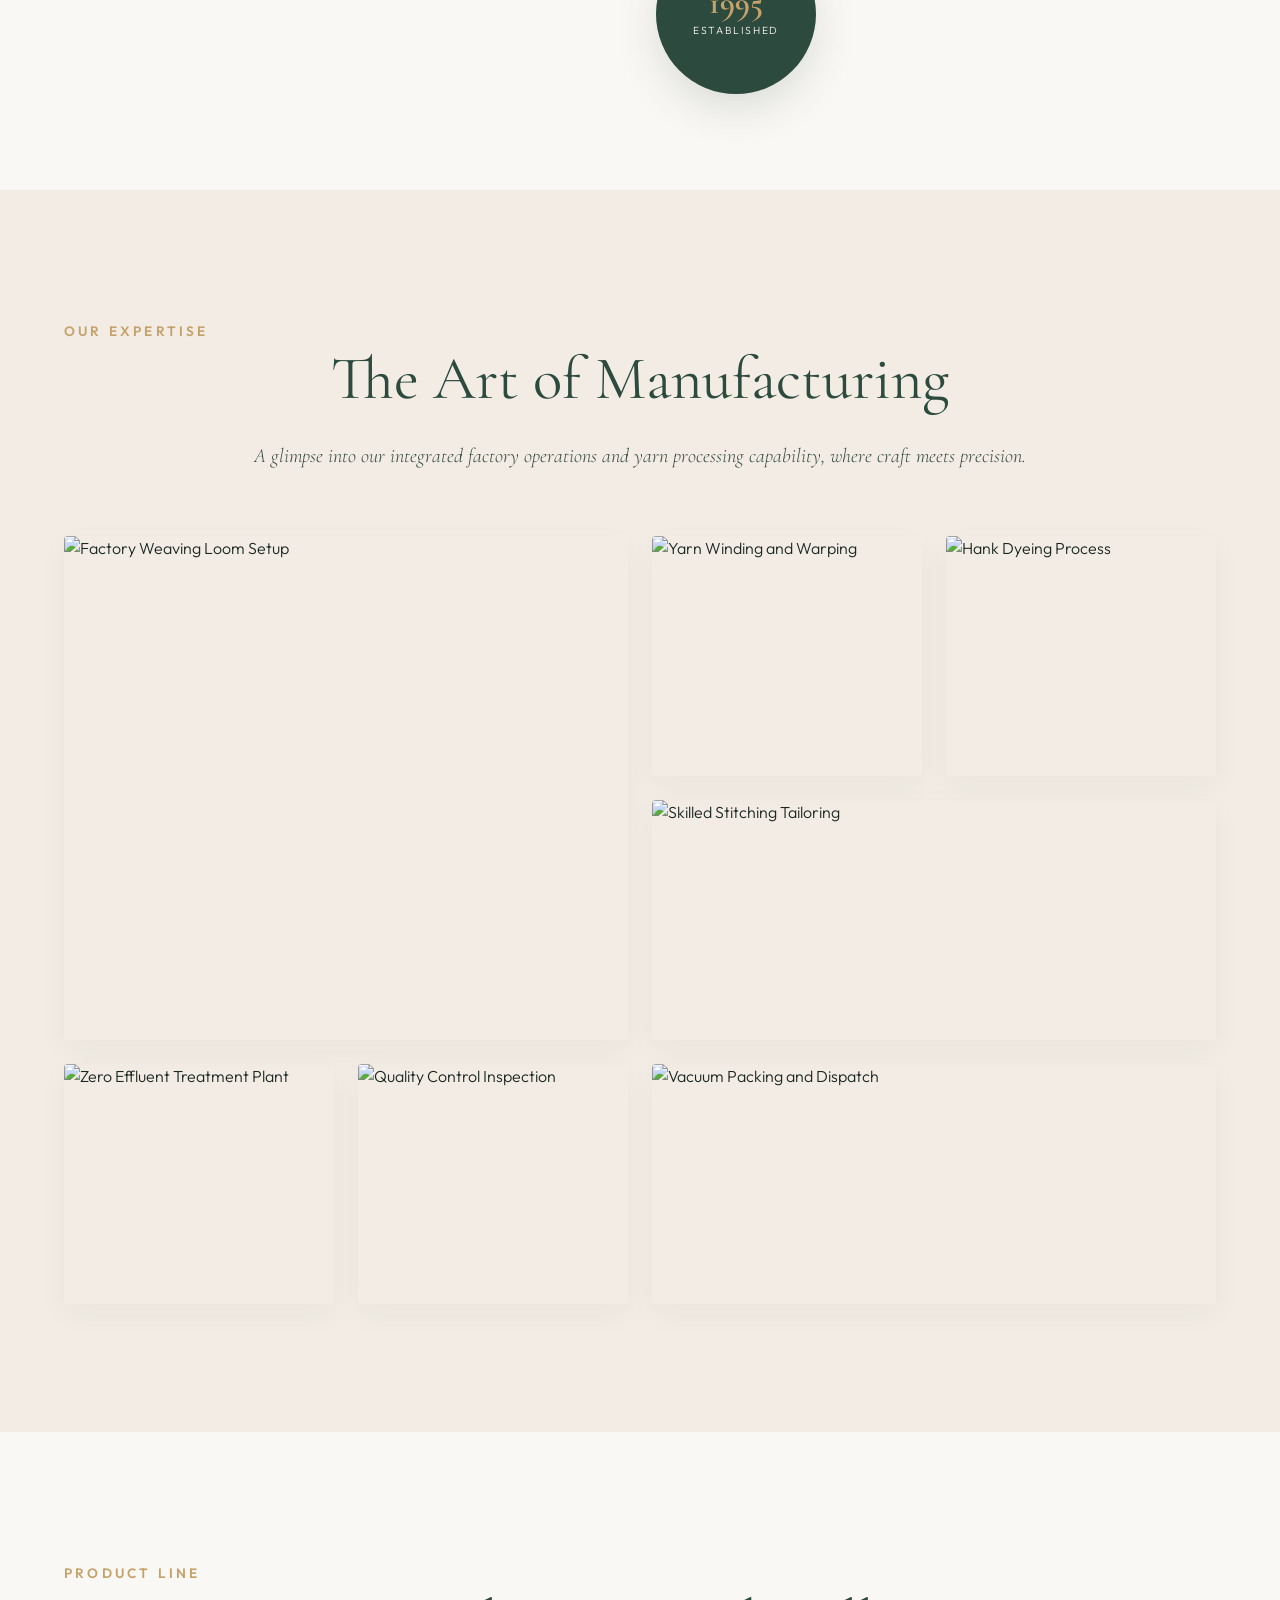
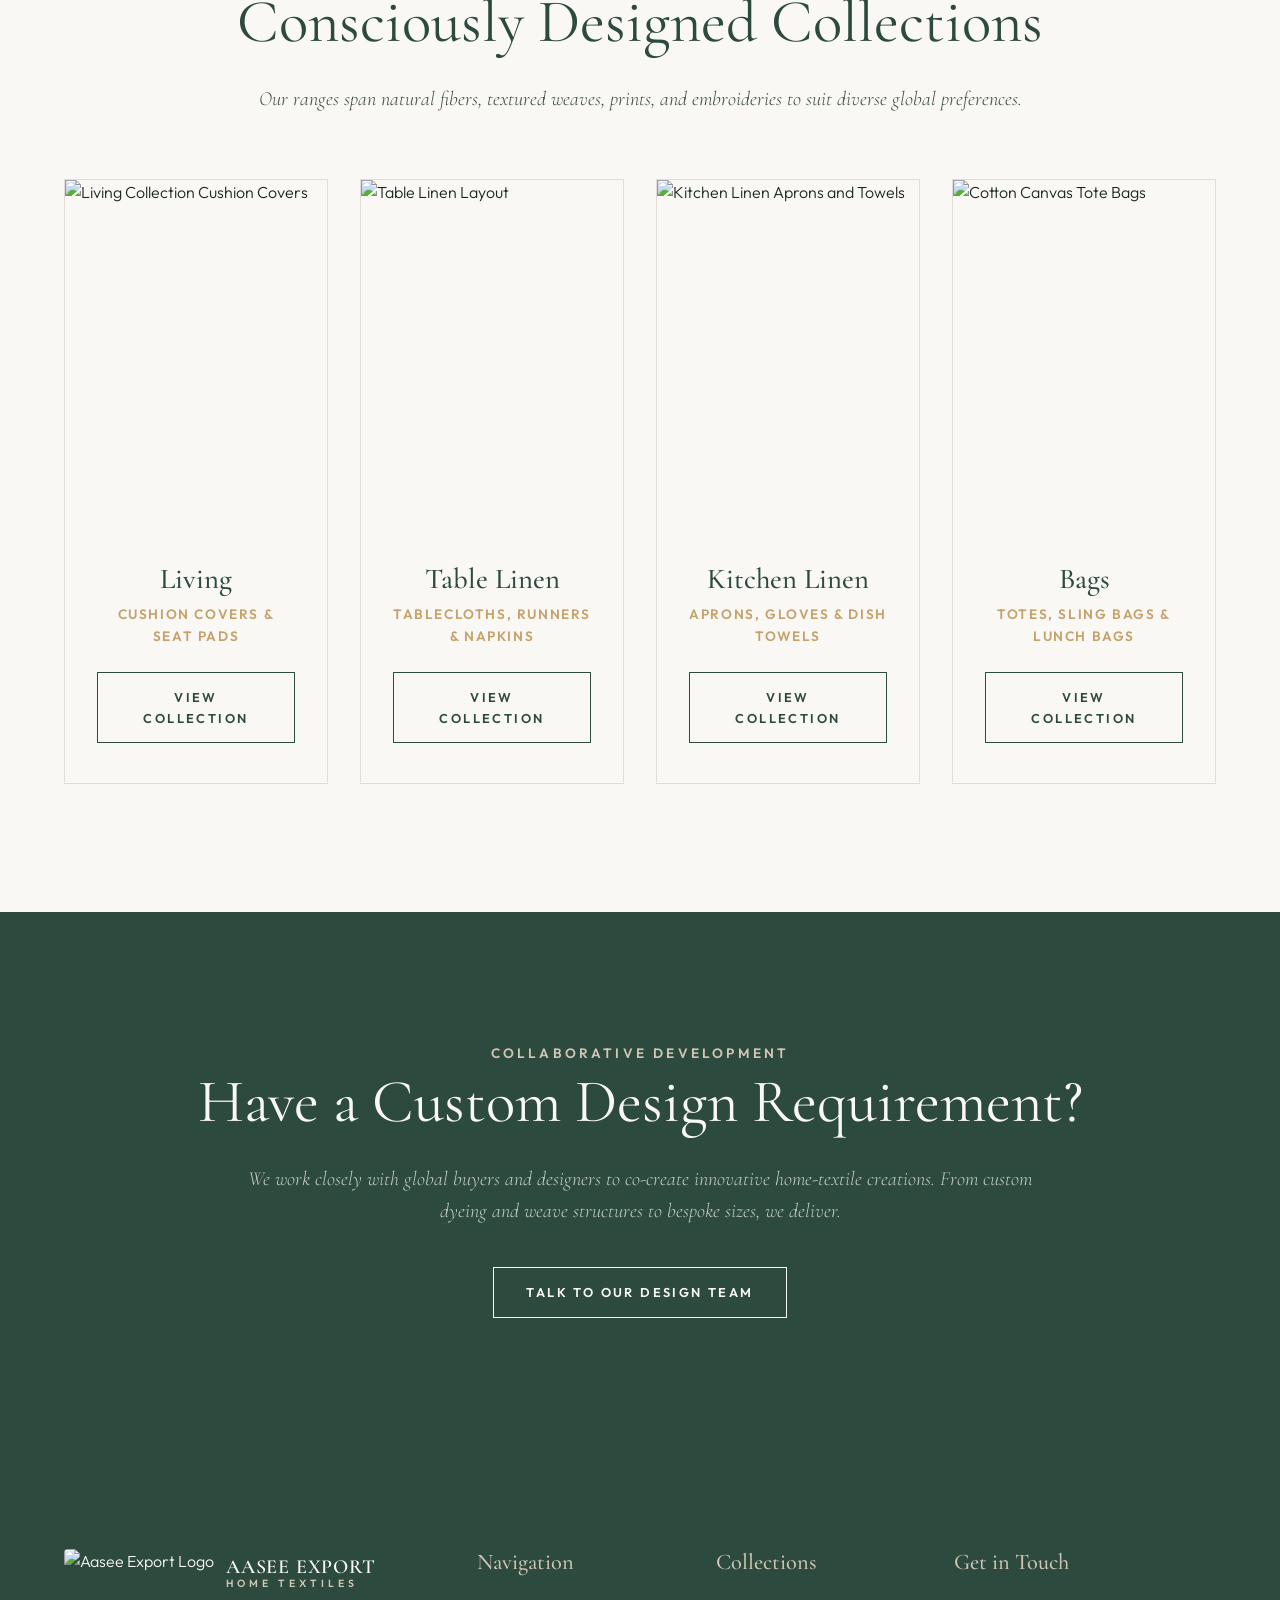
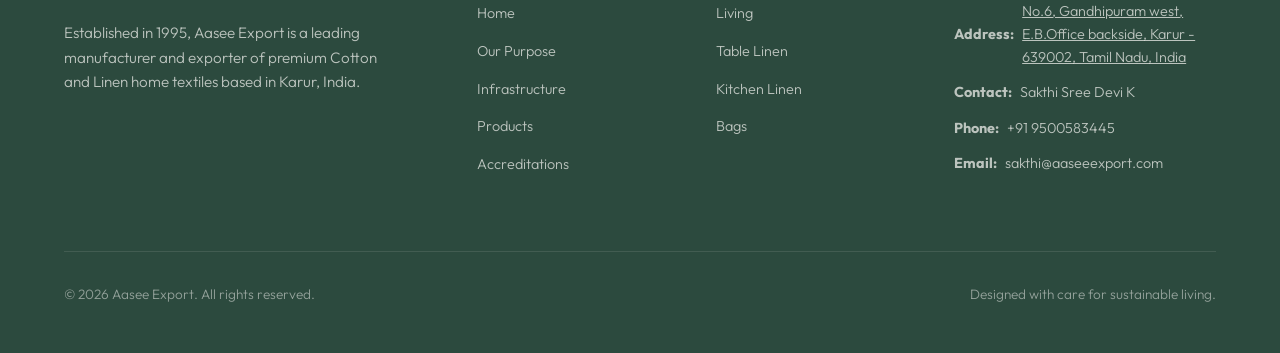
==== commit b5b8ff45: "Update full company address and add Google Maps links" ====
--- a/index.html
+++ b/index.html
@@ -238,7 +238,7 @@
                 </div>
                 <div class="footer-contact">
                     <h4>Get in Touch</h4>
-                    <p><strong>Address:</strong> Karur, Tamil Nadu, South India</p>
+                    <p><strong>Address:</strong> <a href="https://maps.google.com/?q=Aasee+Export,+No.6,+Gandhipuram+west,+E.B.Office+backside,+Karur+-+639002,+Tamil+Nadu,+India" target="_blank" rel="noopener noreferrer" style="color: inherit; text-decoration: underline;">No.6, Gandhipuram west, E.B.Office backside, Karur - 639002, Tamil Nadu, India</a></p>
                     <p><strong>Contact:</strong> Sakthi Sree Devi K</p>
                     <p><strong>Phone:</strong> <a href="tel:+919500583445">+91 9500583445</a></p>
                     <p><strong>Email:</strong> <a href="mailto:sakthi@aaseeexport.com">sakthi@aaseeexport.com</a></p>
